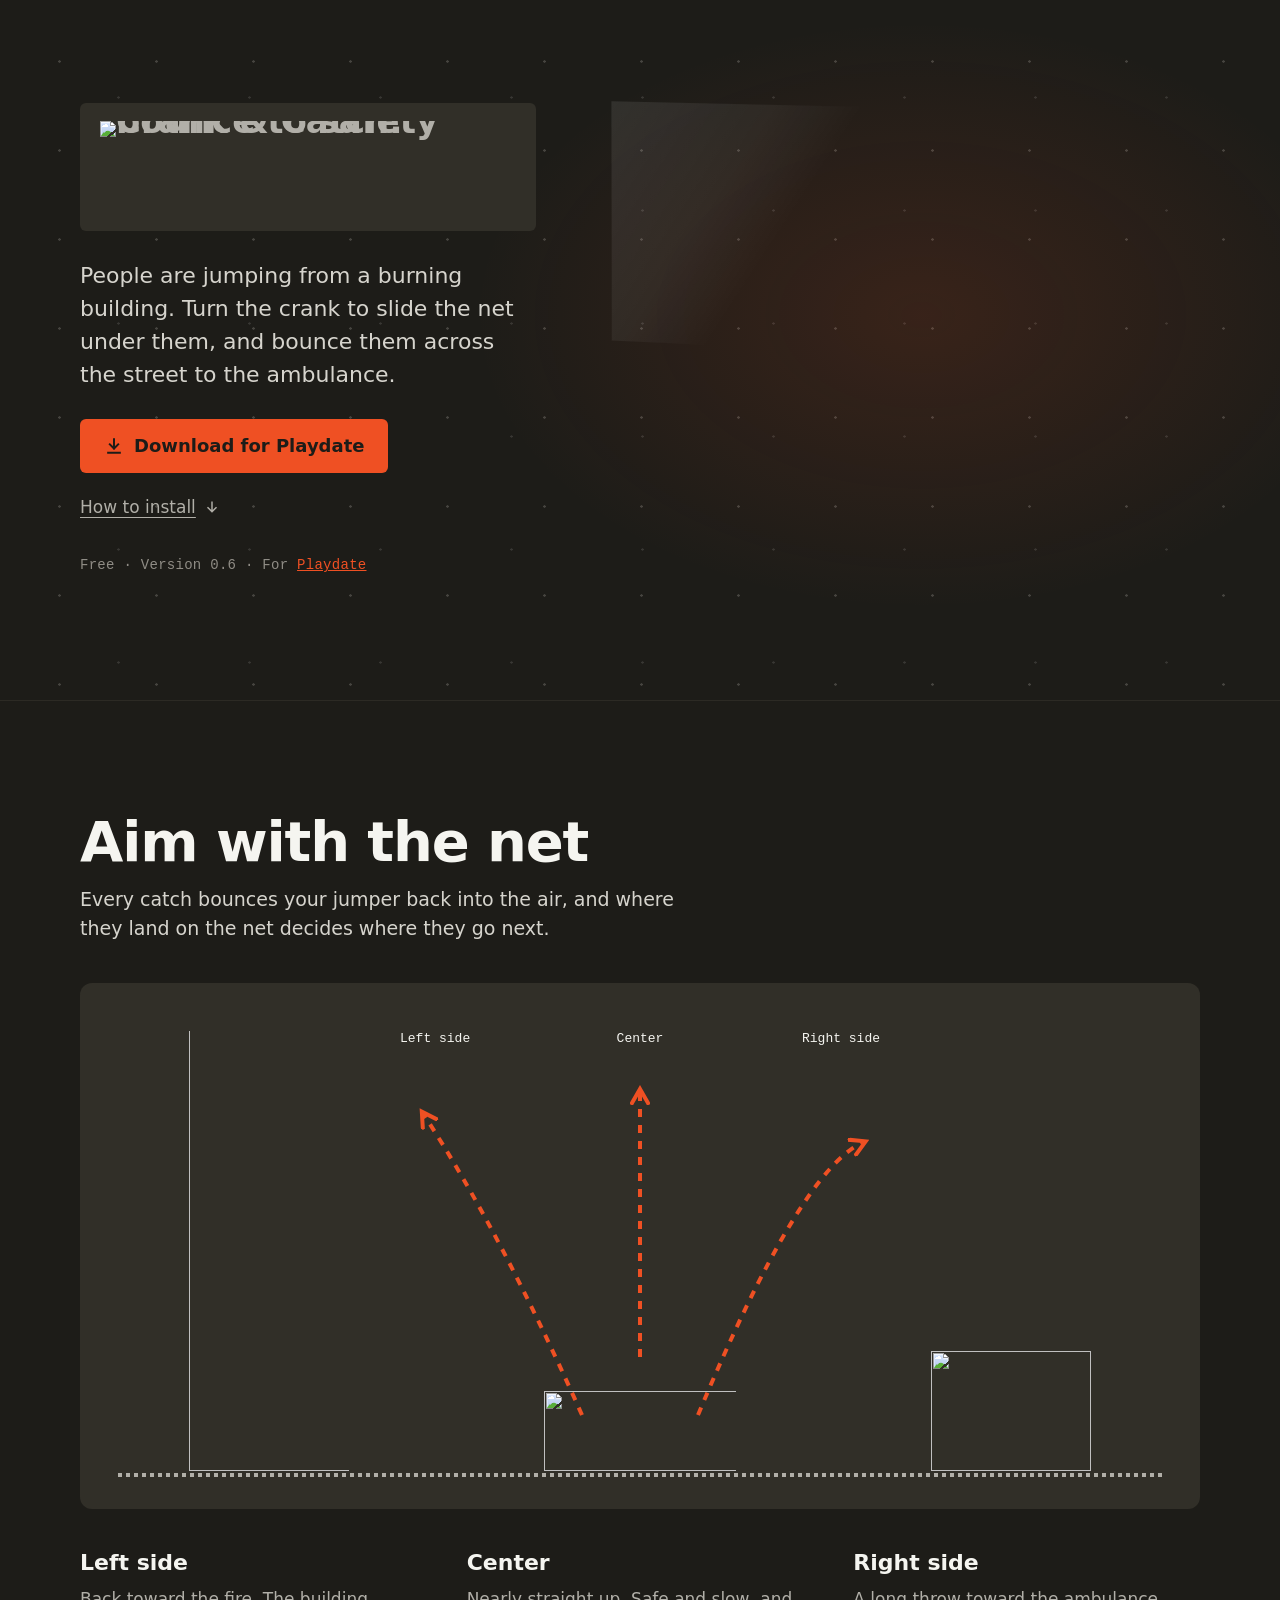
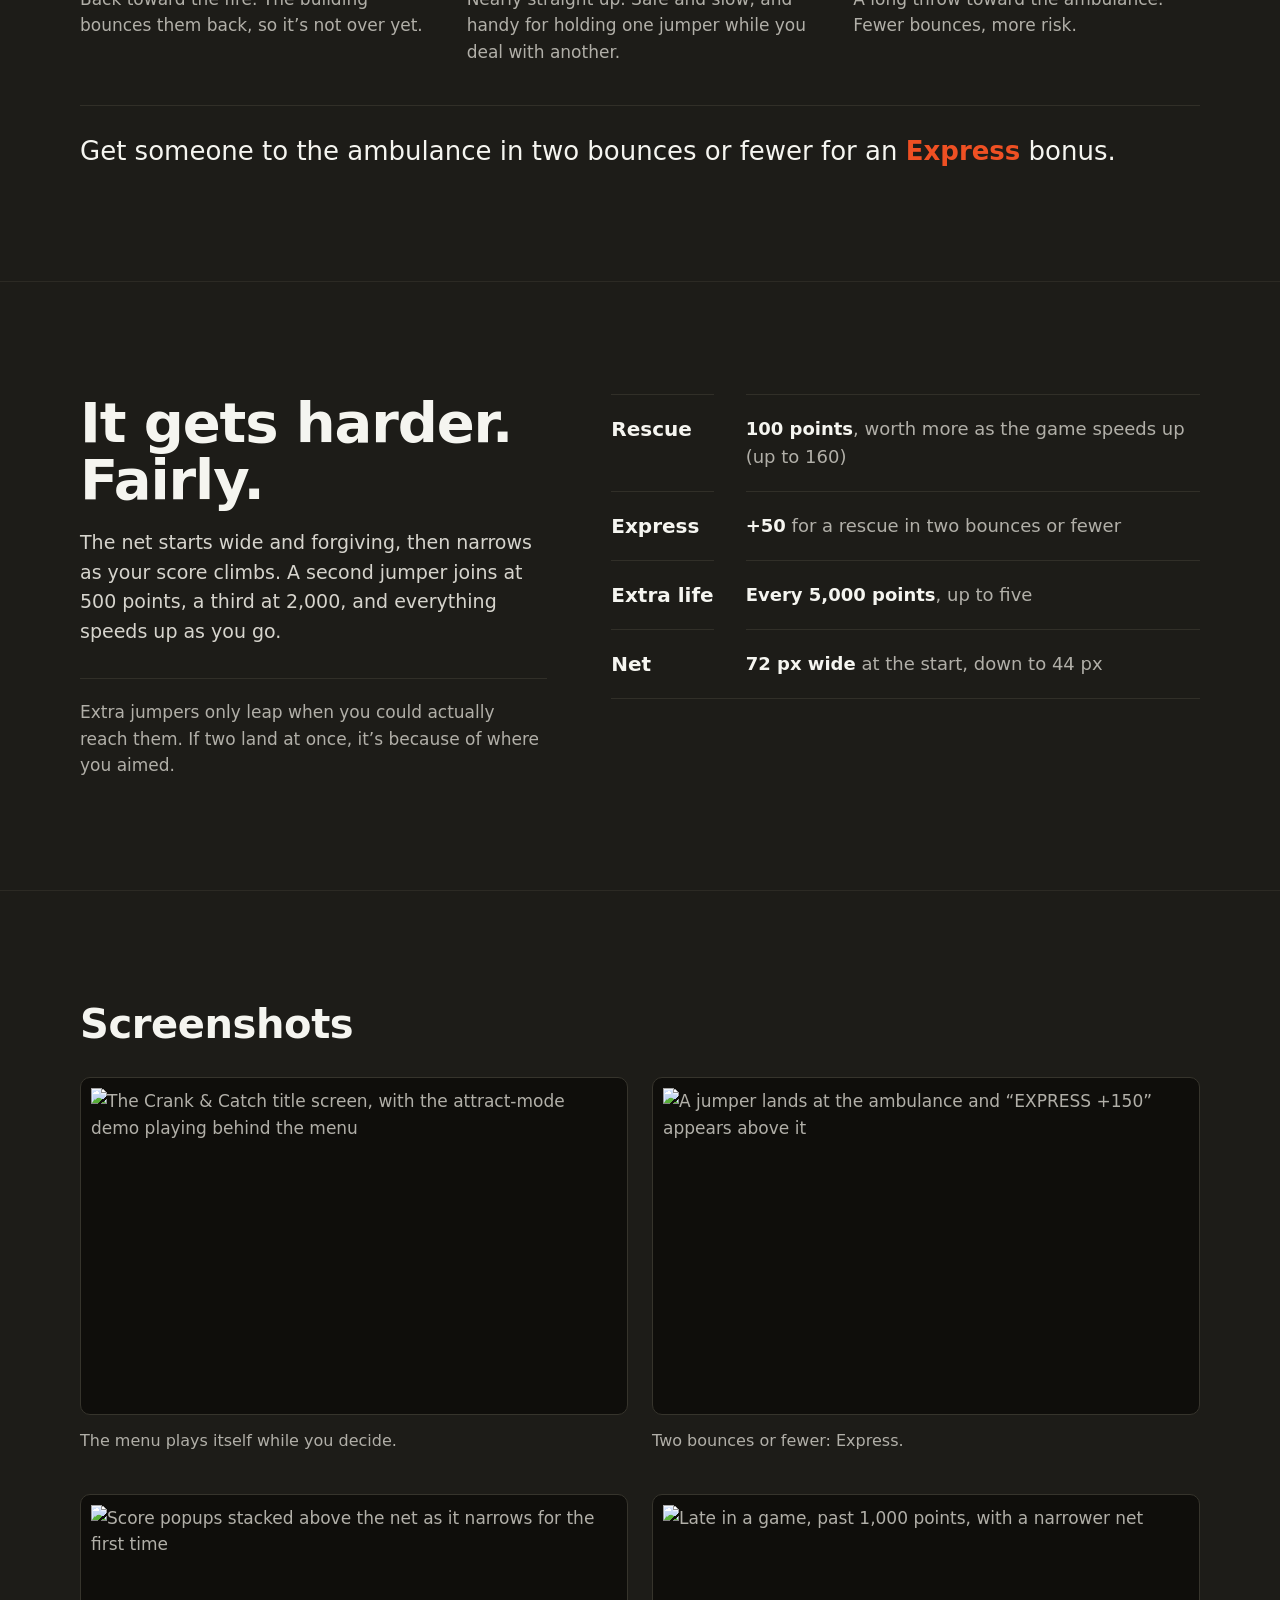
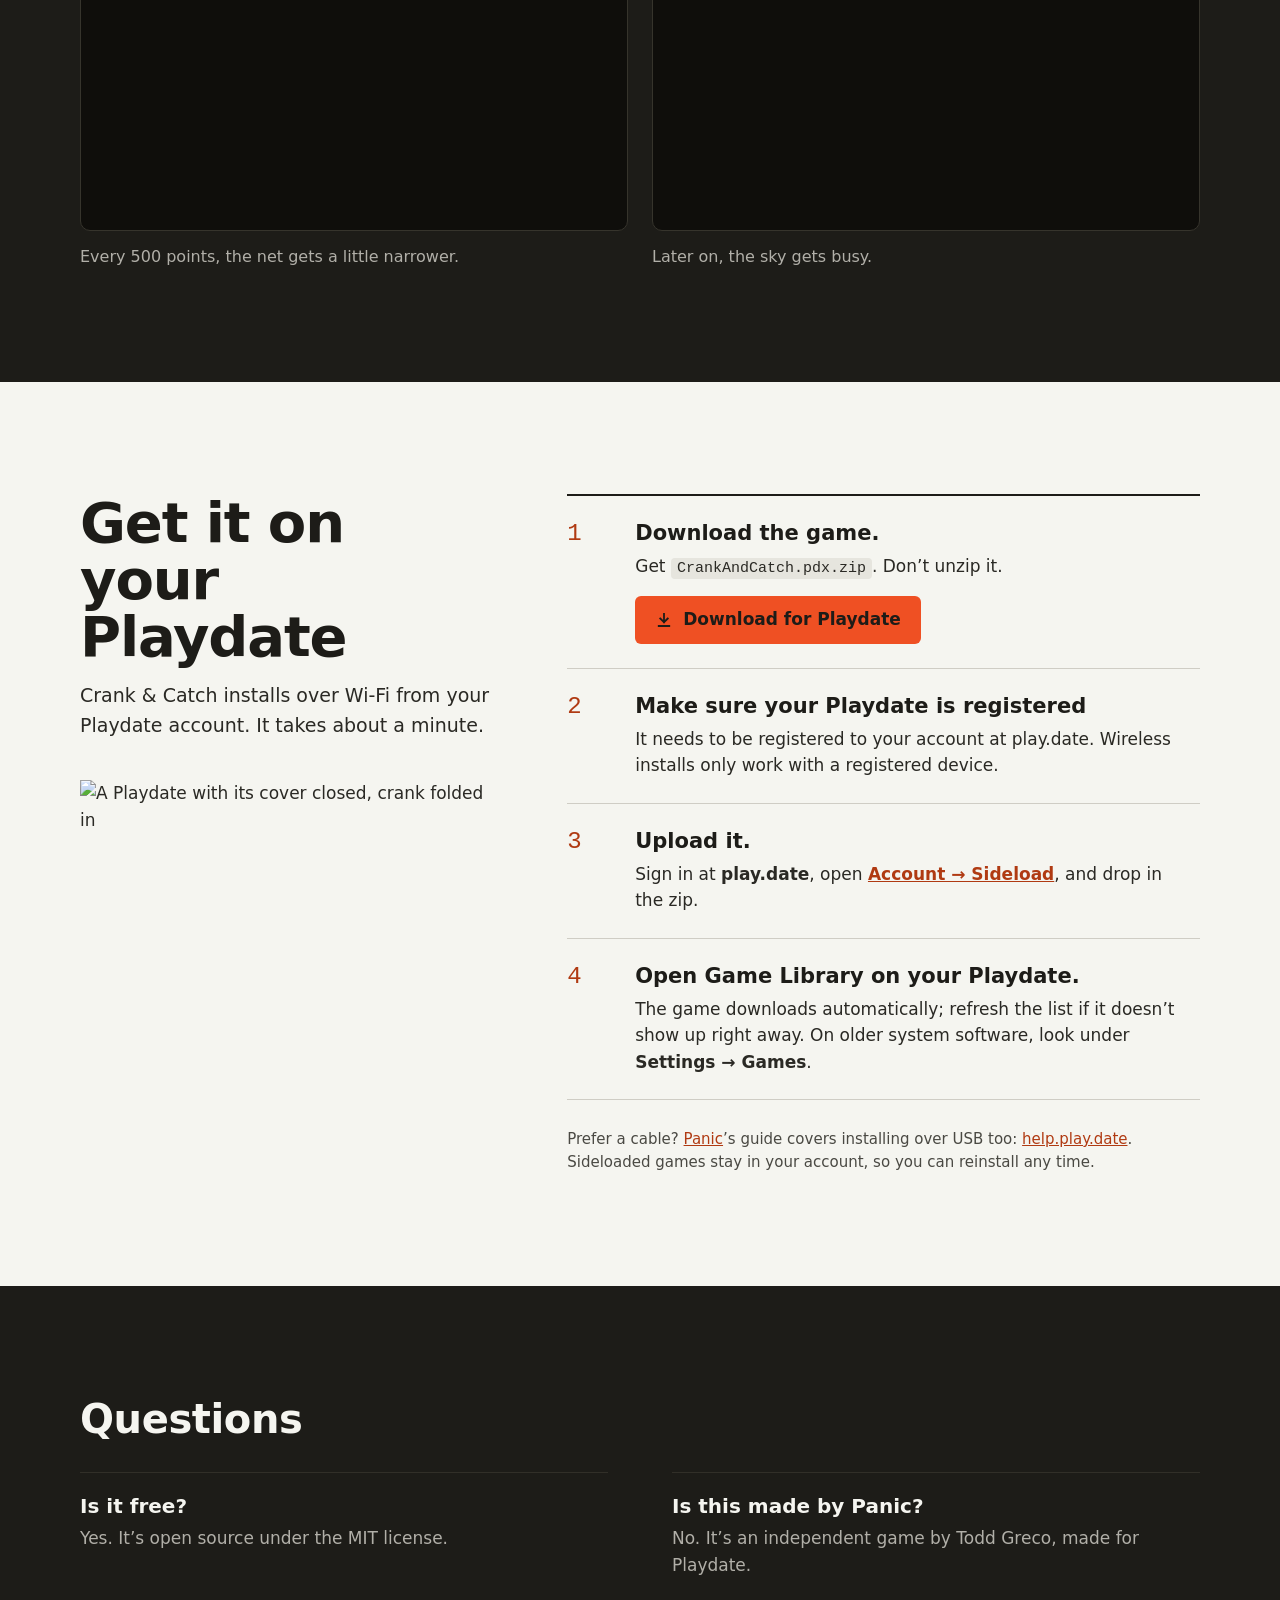
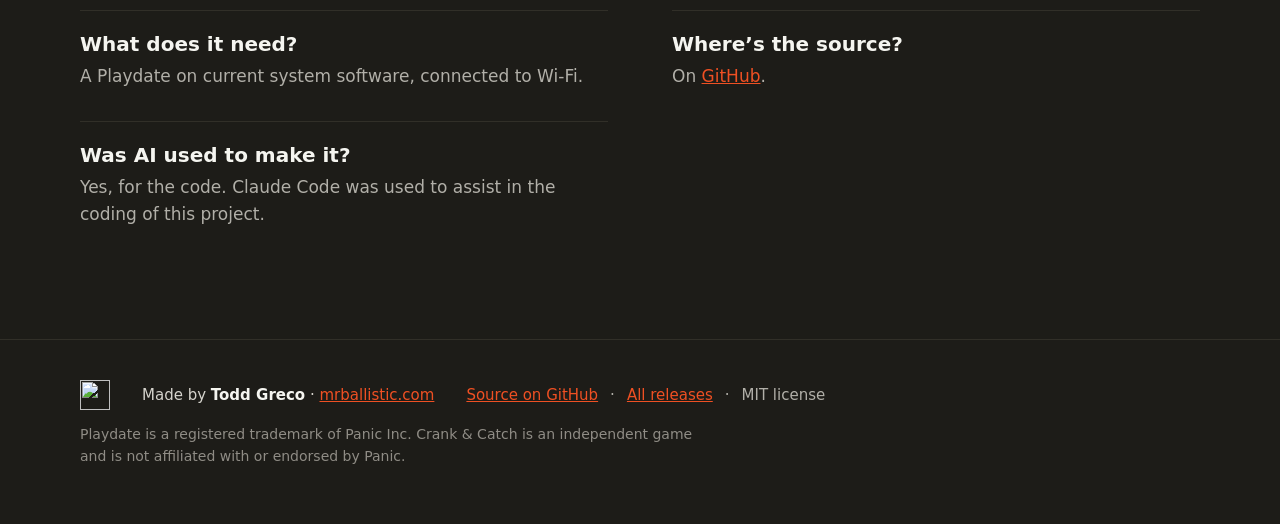
==== www/index.html @ 1241a1e0 "Website: AI disclosure in the FAQ Adds "Was AI used to make it?" to Questions: AI assisted, code. Cl" ====
<!doctype html>
<html lang="en">
<head>
<meta charset="utf-8">
<meta name="viewport" content="width=device-width, initial-scale=1">
<script>document.documentElement.classList.add('js')</script>
<title>Crank &amp; Catch: a crank-powered rescue game for Playdate</title>
<meta name="description" content="Turn the crank, catch the jumpers, and aim each bounce to get them to the ambulance. A free game for Playdate.">
<link rel="canonical" href="https://mrballistic.com/crank-and-catch/">
<meta name="theme-color" content="#1d1c18">

<meta property="og:type" content="website">
<meta property="og:title" content="Crank &amp; Catch">
<meta property="og:description" content="Turn the crank, catch the jumpers, and aim each bounce to get them to the ambulance. A free game for Playdate.">
<meta property="og:url" content="https://mrballistic.com/crank-and-catch/">
<meta property="og:image" content="https://mrballistic.com/crank-and-catch/assets/social/og-image-1200x630.png">
<meta property="og:image:width" content="1200">
<meta property="og:image:height" content="630">
<meta property="og:image:alt" content="The Crank &amp; Catch title screen: a burning building, a firefighter net and an ambulance in 1-bit pixel art">
<meta name="twitter:card" content="summary_large_image">

<link rel="icon" href="assets/icons/favicon.ico" sizes="any">
<link rel="icon" type="image/png" sizes="32x32" href="assets/icons/favicon-32.png">
<link rel="apple-touch-icon" href="assets/icons/apple-touch-icon.png">

<!-- Self-hosted OFL fonts (Latin subset; licenses in assets/fonts/). -->
<link rel="preload" href="assets/fonts/space-grotesk-latin.woff2" as="font" type="font/woff2" crossorigin>
<link rel="preload" href="assets/fonts/inter-latin.woff2" as="font" type="font/woff2" crossorigin>

<style>
/* Variable fonts, one file per family, same weights the design was built with. */
@font-face{font-family:'Inter';font-style:normal;font-weight:400 600;font-display:swap;src:url(assets/fonts/inter-latin.woff2) format('woff2');unicode-range:U+0000-00FF, U+0131, U+0152-0153, U+02BB-02BC, U+02C6, U+02DA, U+02DC, U+0304, U+0308, U+0329, U+2000-206F, U+20AC, U+2122, U+2191, U+2193, U+2212, U+2215, U+FEFF, U+FFFD}
@font-face{font-family:'JetBrains Mono';font-style:normal;font-weight:400 500;font-display:swap;src:url(assets/fonts/jetbrains-mono-latin.woff2) format('woff2');unicode-range:U+0000-00FF, U+0131, U+0152-0153, U+02BB-02BC, U+02C6, U+02DA, U+02DC, U+0304, U+0308, U+0329, U+2000-206F, U+20AC, U+2122, U+2191, U+2193, U+2212, U+2215, U+FEFF, U+FFFD}
@font-face{font-family:'Space Grotesk';font-style:normal;font-weight:500 700;font-display:swap;src:url(assets/fonts/space-grotesk-latin.woff2) format('woff2');unicode-range:U+0000-00FF, U+0131, U+0152-0153, U+02BB-02BC, U+02C6, U+02DA, U+02DC, U+0304, U+0308, U+0329, U+2000-206F, U+20AC, U+2122, U+2191, U+2193, U+2212, U+2215, U+FEFF, U+FFFD}
:root{
  --page:#1d1c18; --screen-dark:#312f28; --screen-light:#b1afa8; --paper:#f5f5f0;
  --fire:#ef5023; --fire-hover:#ff6c42; --muted:#8f8c85; --body-strong:#d6d4cd;
  --rule:#312f28; --rule-soft:#2c2a24;
  --fire-on-paper:#b03a12; --fire-on-paper-hover:#8a2c0c;
  --display:'Space Grotesk',system-ui,sans-serif;
  --body:Inter,system-ui,-apple-system,'Segoe UI',sans-serif;
  --mono:'JetBrains Mono',ui-monospace,Menlo,monospace;
  --gutter:clamp(16px,4vw,40px);
  --section-pad:clamp(64px,9vw,112px);
}
*{box-sizing:border-box}
html{-webkit-text-size-adjust:100%}
body{margin:0;background:var(--page);color:var(--screen-light);font:17px/1.55 var(--body);overflow-x:hidden}
img,video{display:block;max-width:100%}
a{color:var(--fire)} a:hover{color:var(--fire-hover)}
a:focus-visible,button:focus-visible{outline:3px solid var(--fire-hover);outline-offset:3px;border-radius:4px}
.pix{image-rendering:pixelated}
p,h1,h2,h3,dd,figure{margin:0}
.wrap{max-width:1200px;margin-inline:auto;padding-inline:var(--gutter)}
.section{border-top:1px solid var(--rule-soft);padding-block:var(--section-pad)}
.h2{font:700 clamp(36px,5vw,56px)/1.02 var(--display);letter-spacing:-0.02em;color:var(--paper)}
.h2-sm{font:700 clamp(30px,4vw,40px)/1.05 var(--display);letter-spacing:-0.01em;color:var(--paper)}
.h3{font:700 22px/1.3 var(--display);color:var(--paper)}
.lede{font-size:19px;color:var(--body-strong);text-wrap:pretty}
.pretty{text-wrap:pretty}

/* Buttons */
.btn-fire{display:inline-flex;align-items:center;gap:10px;min-height:54px;padding:0 24px;background:var(--fire);color:var(--page);font:700 18px/1 var(--display);text-decoration:none;border-radius:6px}
.btn-fire:hover{background:var(--fire-hover);color:var(--page)}
.btn-fire.sm{min-height:48px;padding:0 20px;font-size:17px;margin-top:10px}
.btn-ghost{display:inline-flex;align-items:center;gap:8px;min-height:44px;color:var(--screen-light);font-weight:500;text-decoration:underline;text-underline-offset:4px;text-decoration-thickness:1px}
.btn-ghost:hover{color:var(--paper)}

/* Hero */
.hero{
  background-color:var(--page);
  background-image:
    radial-gradient(ellipse 50% 60% at 72% 45%,rgba(239,80,35,.13),rgba(239,80,35,0) 70%),
    radial-gradient(rgba(177,175,168,.28) 1px,transparent 1.6px),
    radial-gradient(rgba(177,175,168,.18) 1px,transparent 1.6px);
  background-size:auto,97px 89px,131px 113px;
  background-position:0 0,11px 17px,53px 41px;
  padding-block:clamp(16px,5vw,64px) clamp(48px,7vw,88px);
}
.hero-row{display:flex;flex-direction:row-reverse;flex-wrap:wrap;align-items:center;gap:40px 48px}
.hero-device{flex:1 1 560px;min-width:0;max-width:720px;width:100%;margin-inline:auto}
.hero-copy{flex:1 1 400px;min-width:0;display:flex;flex-direction:column;align-items:flex-start;gap:28px}
.wordmark{padding:18px 20px;background:var(--screen-dark);border-radius:6px;max-width:100%;line-height:0}
.wordmark img{width:478px;height:auto}
.intro{font-size:clamp(19px,2vw,22px);line-height:1.5;color:var(--body-strong);max-width:34ch;text-wrap:pretty}
.cta-row{display:flex;flex-wrap:wrap;align-items:center;gap:12px 28px}
.meta{font:14px var(--mono);letter-spacing:.02em;color:var(--muted)}

/* Device: the 1600x1600 photo space is cropped to x 100–1560, y 140–1440 and scaled to the frame. */
.device-frame{--s:.449;position:relative;width:100%;aspect-ratio:1460/1300;overflow:hidden}
.device{position:absolute;top:0;left:0;width:1600px;height:1600px;transform-origin:0 0;transform:scale(var(--s)) translate(-100px,-140px)}
.device > picture > img{position:absolute;inset:0;width:1600px;height:1600px;max-width:none}
.device video,.device .glass{position:absolute;top:0;left:0;width:400px;height:240px;max-width:none;transform-origin:0 0;
  transform:matrix3d(1.896506,0.026029,0,-0.000077,0.005046,2.366709,0,0.000005,0,0,1,0,165,228,0,1)}
.device video{object-fit:fill;image-rendering:pixelated}
.device .glass{pointer-events:none;background:linear-gradient(128deg,rgba(255,255,255,.09) 0%,rgba(255,255,255,.05) 34%,rgba(255,255,255,0) 52%)}
.device-still{width:109.589%;height:auto;max-width:none;margin:-9.589% 0 0 -6.849%}
html:not(.js) .device{display:none}
html.js .device-still{display:none}
.play-btn{position:absolute;left:calc(459px * var(--s));top:calc(390px * var(--s));width:64px;height:64px;margin:-32px 0 0 -32px;display:flex;align-items:center;justify-content:center;border:0;border-radius:50%;background:var(--fire);color:var(--page);cursor:pointer}
.play-btn:hover{background:var(--fire-hover)}
[hidden]{display:none !important}

/* How it plays: every sprite at 4x native (2x on phones) */
.how{display:flex;flex-direction:column;gap:40px}
.how-head{display:flex;flex-direction:column;gap:14px;max-width:640px}
.scene-panel{background:var(--screen-dark);border-radius:12px;padding:clamp(24px,4vw,48px) clamp(16px,3vw,40px) clamp(16px,3vw,32px);overflow:hidden}
.scene{display:flex;align-items:flex-end;justify-content:center;gap:clamp(16px,4vw,56px)}
.scene-building{position:relative;width:160px;height:440px;overflow:hidden;flex:none}
.scene-building img{position:absolute;left:0;bottom:0;width:640px;height:800px;max-width:none}
.scene-ambulance{width:160px;flex:none;display:flex;align-items:flex-end}
.scene-ambulance img{width:160px;height:120px}
.ground{height:4px;margin-top:2px;background:repeating-linear-gradient(90deg,var(--screen-light) 0 4px,transparent 4px 8px)}
.diagram{position:relative;flex:none;width:480px;height:440px}
.diagram svg{position:absolute;inset:0;width:100%;height:100%;overflow:visible}
.diagram-label{position:absolute;top:0;font:13px var(--mono);color:var(--paper)}
.diagram-label.l{left:0}.diagram-label.c{left:50%;transform:translateX(-50%)}.diagram-label.r{right:0}
.net-wrap{position:absolute;bottom:0;left:144px;width:192px;height:80px;overflow:hidden}
.net-wrap img{width:768px;height:80px;max-width:none}
.jumper{position:absolute;left:210px;top:340px;width:60px;height:60px;
  background:url(assets/art/victim-table-15-15-lcd@8x.png) 0 0/240px 60px no-repeat;image-rendering:pixelated;
  --sheet:-240px;--rise:-240px;animation:flail .5s steps(4) infinite,bounce 1.6s steps(16) infinite}
@keyframes flail{to{background-position:var(--sheet) 0}}
@keyframes bounce{0%,100%{transform:translateY(0)}50%{transform:translateY(var(--rise))}}
.aim-grid{display:grid;grid-template-columns:repeat(auto-fit,minmax(min(260px,100%),1fr));gap:24px 40px}
.aim-grid > div{display:flex;flex-direction:column;gap:8px}
.express{padding-top:28px;border-top:1px solid var(--rule);font:500 clamp(20px,2.4vw,26px)/1.35 var(--display);color:var(--paper);text-wrap:pretty}
.express strong{color:var(--fire);font-weight:700}

/* The climb */
.climb{display:flex;flex-wrap:wrap;gap:48px 64px;align-items:flex-start}
.climb-copy{flex:1 1 360px;min-width:0;display:flex;flex-direction:column;gap:20px}
.climb-copy .fair{margin-top:12px;padding-top:20px;border-top:1px solid var(--rule)}
.facts{flex:1.2 1 460px;min-width:0;margin:0;display:grid;grid-template-columns:max-content minmax(0,1fr);column-gap:32px;border-bottom:1px solid var(--rule)}
.facts dt,.facts dd{padding:20px 0;border-top:1px solid var(--rule)}
.facts dt{font:700 20px/1.4 var(--display);color:var(--paper)}
.facts dd{font-size:18px}
.facts strong{color:var(--paper)}

/* Screenshots */
.shots{display:flex;flex-direction:column;gap:32px}
.shot-grid{display:grid;grid-template-columns:repeat(auto-fit,minmax(min(440px,100%),1fr));gap:40px 24px}
.shot-grid figure{display:flex;flex-direction:column;gap:14px}
.bezel{background:#0f0e0b;border:1px solid #36342c;border-radius:10px;padding:10px}
.bezel img{width:100%;height:auto;aspect-ratio:5/3}
figcaption{font-size:16px}

/* Install (light section) */
.paper{background:var(--paper);color:#2a2924;padding-block:var(--section-pad)}
.paper a{color:var(--fire-on-paper)} .paper a:hover{color:var(--fire-on-paper-hover)}
.paper .btn-fire{color:var(--page)}
.paper .h2{color:var(--page)}
.install{display:flex;flex-wrap:wrap;gap:40px 72px;align-items:flex-start}
.install-intro{flex:1 1 340px;min-width:0;display:flex;flex-direction:column;gap:16px}
.install-intro p{font-size:19px;text-wrap:pretty}
.install-intro img{width:100%;max-width:460px;height:auto;margin-top:24px}
.install-steps{flex:1.5 1 520px;min-width:0;display:flex;flex-direction:column;gap:28px}
.steps{list-style:none;margin:0;padding:0;counter-reset:step}
.steps li{counter-increment:step;display:grid;grid-template-columns:52px minmax(0,1fr);gap:16px;padding:24px 0;border-top:1px solid #cfcdc5}
.steps li:first-child{border-top:2px solid var(--page)}
.steps li:last-child{border-bottom:1px solid #cfcdc5}
.steps li::before{content:counter(step);font:500 24px/1.2 var(--mono);color:var(--fire-on-paper)}
.steps li > div{display:flex;flex-direction:column;gap:6px;align-items:flex-start}
.steps h3{font:700 21px/1.3 var(--display);color:var(--page)}
.steps code{font:15px var(--mono);background:#e6e5de;padding:2px 6px;border-radius:4px}
.small-print{font-size:15px;color:#4a4943;text-wrap:pretty}

/* Questions */
.faq{display:flex;flex-direction:column;gap:32px}
.faq-grid{display:grid;grid-template-columns:repeat(auto-fit,minmax(min(420px,100%),1fr));gap:32px 64px}
.faq-grid > div{display:flex;flex-direction:column;gap:6px;padding-top:20px;border-top:1px solid var(--rule)}
.faq-grid h3{font:700 20px/1.3 var(--display);color:var(--paper)}

/* Footer */
.footer{border-top:1px solid var(--rule);padding-block:40px 56px;font-size:15px}
.footer .wrap{display:flex;flex-direction:column;gap:14px}
.footer-row{display:flex;flex-wrap:wrap;align-items:center;gap:8px 32px}
.footer-row img{width:30px;height:30px}
.footer-links{display:flex;flex-wrap:wrap;gap:4px 12px}
.made{color:var(--body-strong)} .made strong{color:var(--paper)}
.tm{font-size:14px;color:var(--muted);max-width:72ch}

@media (max-width:700px){
  .device-frame{aspect-ratio:1460/1000;-webkit-mask-image:linear-gradient(#000 76%,transparent);mask-image:linear-gradient(#000 76%,transparent)}
  .diagram{width:240px;height:220px}
  .net-wrap{left:72px;width:96px;height:40px}
  .net-wrap img{width:384px;height:40px}
  .jumper{left:105px;top:170px;width:30px;height:30px;background-size:120px 30px;--sheet:-120px;--rise:-120px}
  .scene-building,.scene-ambulance{display:none}
}
@media (prefers-reduced-motion:reduce){
  .jumper{animation:none}
}
</style>
</head>
<body>

<header class="hero">
  <div class="wrap hero-row">

    <div class="hero-device">
      <div class="device-frame">
        <!-- No-JS fallback: the same photo, cropped with CSS only. -->
        <picture>
          <source srcset="assets/device-hero.webp" type="image/webp">
          <img class="device-still" src="assets/device-hero.png" alt="Crank &amp; Catch running on a Playdate" width="1600" height="1600">
        </picture>
        <div class="device">
          <picture>
            <source srcset="assets/device-hero.webp" type="image/webp">
            <img src="assets/device-hero.png" alt="Crank &amp; Catch running on a Playdate" width="1600" height="1600">
          </picture>
          <video autoplay muted loop playsinline preload="metadata"
                 poster="assets/video/crank-and-catch-screen-poster-400x240.png"
                 aria-label="Crank &amp; Catch gameplay: catching jumpers and bouncing them to the ambulance">
            <source src="assets/video/crank-and-catch-screen-400x240.webm" type="video/webm">
            <source src="assets/video/crank-and-catch-screen-400x240.mp4" type="video/mp4">
          </video>
          <div class="glass" aria-hidden="true"></div>
        </div>
        <button class="play-btn" type="button" aria-label="Play the gameplay video" hidden>
          <svg width="26" height="26" viewBox="0 0 24 24" aria-hidden="true"><path d="M8 5.5v13l10.5-6.5z" fill="currentColor"/></svg>
        </button>
      </div>
    </div>

    <div class="hero-copy">
      <h1 class="wordmark"><img class="pix" src="assets/art/title-lcd@4x.png" alt="Crank &amp; Catch: bounce to safety" width="956" height="212"></h1>
      <p class="intro">People are jumping from a burning building. Turn the crank to slide the net under them, and bounce them across the street to the ambulance.</p>
      <div class="cta-row">
        <a class="btn-fire" href="https://github.com/mrballistic/playdate-crank-and-catch/releases/latest/download/CrankAndCatch.pdx.zip">
          <svg width="20" height="20" viewBox="0 0 24 24" fill="none" stroke="currentColor" stroke-width="2.4" stroke-linecap="square" aria-hidden="true"><path d="M12 4v11M7 10l5 5 5-5M5 20h14"/></svg>
          <span>Download for Playdate</span>
        </a>
        <a class="btn-ghost" href="#install">
          <span>How to install</span>
          <svg width="16" height="16" viewBox="0 0 24 24" fill="none" stroke="currentColor" stroke-width="2.2" stroke-linecap="square" aria-hidden="true"><path d="M12 5v14M6 13l6 6 6-6"/></svg>
        </a>
      </div>
      <p class="meta">Free · Version 0.6 · For <a href="https://play.date">Playdate</a></p>
    </div>

  </div>
</header>

<main>

<section class="section" aria-labelledby="how-h">
  <div class="wrap how">
    <div class="how-head">
      <h2 id="how-h" class="h2">Aim with the net</h2>
      <p class="lede">Every catch bounces your jumper back into the air, and where they land on the net decides where they go next.</p>
    </div>

    <div class="scene-panel">
      <div class="scene">
        <div class="scene-building" aria-hidden="true">
          <img class="pix" src="assets/art/building-table-40-200-lcd@3x.png" alt="">
        </div>
        <div class="diagram" role="img" aria-label="Diagram of the net: landing on the left side bounces a jumper back toward the building, the center sends them straight up, and the right side throws them long toward the ambulance">
          <svg viewBox="0 0 480 440" aria-hidden="true">
            <defs>
              <marker id="ah" viewBox="0 0 10 10" refX="6" refY="5" markerWidth="5" markerHeight="5" orient="auto-start-reverse"><path d="M1 1L8 5L1 9" fill="none" stroke="#ef5023" stroke-width="2" stroke-linecap="square"/></marker>
            </defs>
            <path d="M182 384 Q 100 200 24 84" fill="none" stroke="#ef5023" stroke-width="4" stroke-dasharray="8 8" marker-end="url(#ah)"/>
            <path d="M240 326 L240 62" fill="none" stroke="#ef5023" stroke-width="4" stroke-dasharray="8 8" marker-end="url(#ah)"/>
            <path d="M298 384 Q 400 140 462 112" fill="none" stroke="#ef5023" stroke-width="4" stroke-dasharray="8 8" marker-end="url(#ah)"/>
          </svg>
          <span class="diagram-label l" aria-hidden="true">Left side</span>
          <span class="diagram-label c" aria-hidden="true">Center</span>
          <span class="diagram-label r" aria-hidden="true">Right side</span>
          <div class="jumper" aria-hidden="true"></div>
          <div class="net-wrap" aria-hidden="true"><img class="pix" src="assets/art/firefighters-table-48-20-lcd@6x.png" alt=""></div>
        </div>
        <div class="scene-ambulance" aria-hidden="true">
          <img class="pix" src="assets/art/ambulance-lcd@6x.png" alt="">
        </div>
      </div>
      <div class="ground" aria-hidden="true"></div>
    </div>

    <div class="aim-grid">
      <div>
        <h3 class="h3">Left side</h3>
        <p class="pretty">Back toward the fire. The building bounces them back, so it’s not over yet.</p>
      </div>
      <div>
        <h3 class="h3">Center</h3>
        <p class="pretty">Nearly straight up. Safe and slow, and handy for holding one jumper while you deal with another.</p>
      </div>
      <div>
        <h3 class="h3">Right side</h3>
        <p class="pretty">A long throw toward the ambulance. Fewer bounces, more risk.</p>
      </div>
    </div>

    <p class="express">Get someone to the ambulance in two bounces or fewer for an <strong>Express</strong> bonus.</p>
  </div>
</section>

<section class="section" aria-labelledby="climb-h">
  <div class="wrap climb">
    <div class="climb-copy">
      <h2 id="climb-h" class="h2">It gets harder. Fairly.</h2>
      <p class="lede">The net starts wide and forgiving, then narrows as your score climbs. A second jumper joins at 500 points, a third at 2,000, and everything speeds up as you go.</p>
      <p class="fair pretty">Extra jumpers only leap when you could actually reach them. If two land at once, it’s because of where you aimed.</p>
    </div>
    <dl class="facts">
      <dt>Rescue</dt>
      <dd><strong>100 points</strong>, worth more as the game speeds up (up to 160)</dd>
      <dt>Express</dt>
      <dd><strong>+50</strong> for a rescue in two bounces or fewer</dd>
      <dt>Extra life</dt>
      <dd><strong>Every 5,000 points</strong>, up to five</dd>
      <dt>Net</dt>
      <dd><strong>72 px wide</strong> at the start, down to 44 px</dd>
    </dl>
  </div>
</section>

<section class="section" aria-labelledby="shots-h">
  <div class="wrap shots">
    <h2 id="shots-h" class="h2-sm">Screenshots</h2>
    <div class="shot-grid">
      <figure>
        <div class="bezel"><img class="pix" src="assets/screenshots/01-menu-lcd@3x.png" width="1200" height="720" loading="lazy" alt="The Crank &amp; Catch title screen, with the attract-mode demo playing behind the menu"></div>
        <figcaption>The menu plays itself while you decide.</figcaption>
      </figure>
      <figure>
        <div class="bezel"><img class="pix" src="assets/screenshots/03-express-lcd@3x.png" width="1200" height="720" loading="lazy" alt="A jumper lands at the ambulance and “EXPRESS +150” appears above it"></div>
        <figcaption>Two bounces or fewer: Express.</figcaption>
      </figure>
      <figure>
        <div class="bezel"><img class="pix" src="assets/screenshots/04-net-narrows-lcd@3x.png" width="1200" height="720" loading="lazy" alt="Score popups stacked above the net as it narrows for the first time"></div>
        <figcaption>Every 500 points, the net gets a little narrower.</figcaption>
      </figure>
      <figure>
        <div class="bezel"><img class="pix" src="assets/screenshots/05-late-game-lcd@3x.png" width="1200" height="720" loading="lazy" alt="Late in a game, past 1,000 points, with a narrower net"></div>
        <figcaption>Later on, the sky gets busy.</figcaption>
      </figure>
    </div>
  </div>
</section>

<section id="install" class="paper" aria-labelledby="install-h">
  <div class="wrap install">
    <div class="install-intro">
      <h2 id="install-h" class="h2">Get it on your Playdate</h2>
      <p>Crank &amp; Catch installs over Wi‑Fi from your Playdate account. It takes about a minute.</p>
      <img src="assets/playdate-closed.webp" width="1200" height="496" loading="lazy" alt="A Playdate with its cover closed, crank folded in">
    </div>
    <div class="install-steps">
      <ol class="steps">
        <li>
          <div>
            <h3>Download the game.</h3>
            <p>Get <code>CrankAndCatch.pdx.zip</code>. Don’t unzip it.</p>
            <a class="btn-fire sm" href="https://github.com/mrballistic/playdate-crank-and-catch/releases/latest/download/CrankAndCatch.pdx.zip">
              <svg width="18" height="18" viewBox="0 0 24 24" fill="none" stroke="currentColor" stroke-width="2.4" stroke-linecap="square" aria-hidden="true"><path d="M12 4v11M7 10l5 5 5-5M5 20h14"/></svg>
              <span>Download for Playdate</span>
            </a>
          </div>
        </li>
        <li>
          <div>
            <h3>Make sure your Playdate is registered</h3>
            <p class="pretty">It needs to be registered to your account at play.date. Wireless installs only work with a registered device.</p>
          </div>
        </li>
        <li>
          <div>
            <h3>Upload it.</h3>
            <p class="pretty">Sign in at <strong>play.date</strong>, open <a href="https://play.date/account/sideload/"><strong>Account → Sideload</strong></a>, and drop in the zip.</p>
          </div>
        </li>
        <li>
          <div>
            <h3>Open Game Library on your Playdate.</h3>
            <p class="pretty">The game downloads automatically; refresh the list if it doesn’t show up right away. On older system software, look under <strong>Settings → Games</strong>.</p>
          </div>
        </li>
      </ol>
      <p class="small-print">Prefer a cable? <a href="https://panic.com">Panic</a>’s guide covers installing over USB too: <a href="https://help.play.date/games/sideloading/">help.play.date</a>. Sideloaded games stay in your account, so you can reinstall any time.</p>
    </div>
  </div>
</section>

<section aria-labelledby="faq-h" style="padding-block:var(--section-pad)">
  <div class="wrap faq">
    <h2 id="faq-h" class="h2-sm">Questions</h2>
    <div class="faq-grid">
      <div><h3>Is it free?</h3><p>Yes. It’s open source under the MIT license.</p></div>
      <div><h3>Is this made by Panic?</h3><p>No. It’s an independent game by Todd Greco, made for Playdate.</p></div>
      <div><h3>What does it need?</h3><p>A Playdate on current system software, connected to Wi‑Fi.</p></div>
      <div><h3>Where’s the source?</h3><p>On <a href="https://github.com/mrballistic/playdate-crank-and-catch">GitHub</a>.</p></div>
      <div><h3>Was AI used to make it?</h3><p>Yes, for the code. Claude Code was used to assist in the coding of this project.</p></div>
    </div>
  </div>
</section>

</main>

<footer class="footer">
  <div class="wrap">
    <div class="footer-row">
      <img class="pix" src="assets/art/jumper-frame1-lcd@8x.png" alt="" aria-hidden="true">
      <p class="made">Made by <strong>Todd Greco</strong> · <a href="https://mrballistic.com">mrballistic.com</a></p>
      <p class="footer-links"><a href="https://github.com/mrballistic/playdate-crank-and-catch">Source on GitHub</a><span aria-hidden="true">·</span><a href="https://github.com/mrballistic/playdate-crank-and-catch/releases">All releases</a><span aria-hidden="true">·</span><span>MIT license</span></p>
    </div>
    <p class="tm">Playdate is a registered trademark of Panic Inc. Crank &amp; Catch is an independent game and is not affiliated with or endorsed by Panic.</p>
  </div>
</footer>

<script>
(() => {
  const frame = document.querySelector('.device-frame');
  const video = frame.querySelector('video');
  const glass = frame.querySelector('.glass');
  const btn = frame.querySelector('.play-btn');

  // Scale the 1600px photo space to the frame (crop is 1460px wide).
  if ('ResizeObserver' in window) {
    new ResizeObserver(([e]) => frame.style.setProperty('--s', e.contentRect.width / 1460)).observe(frame);
  }

  // Reduced motion: show the still composite and a play button instead of autoplay.
  const mq = matchMedia('(prefers-reduced-motion: reduce)');
  let userPlayed = false;
  const apply = () => {
    const still = mq.matches && !userPlayed;
    video.hidden = glass.hidden = still;
    btn.hidden = !still;
    if (still) video.pause();
    else { video.muted = true; video.play().catch(() => {}); }
  };
  btn.addEventListener('click', () => { userPlayed = true; apply(); video.focus(); });
  mq.addEventListener ? mq.addEventListener('change', apply) : mq.addListener(apply);
  apply();
})();
</script>
</body>
</html>
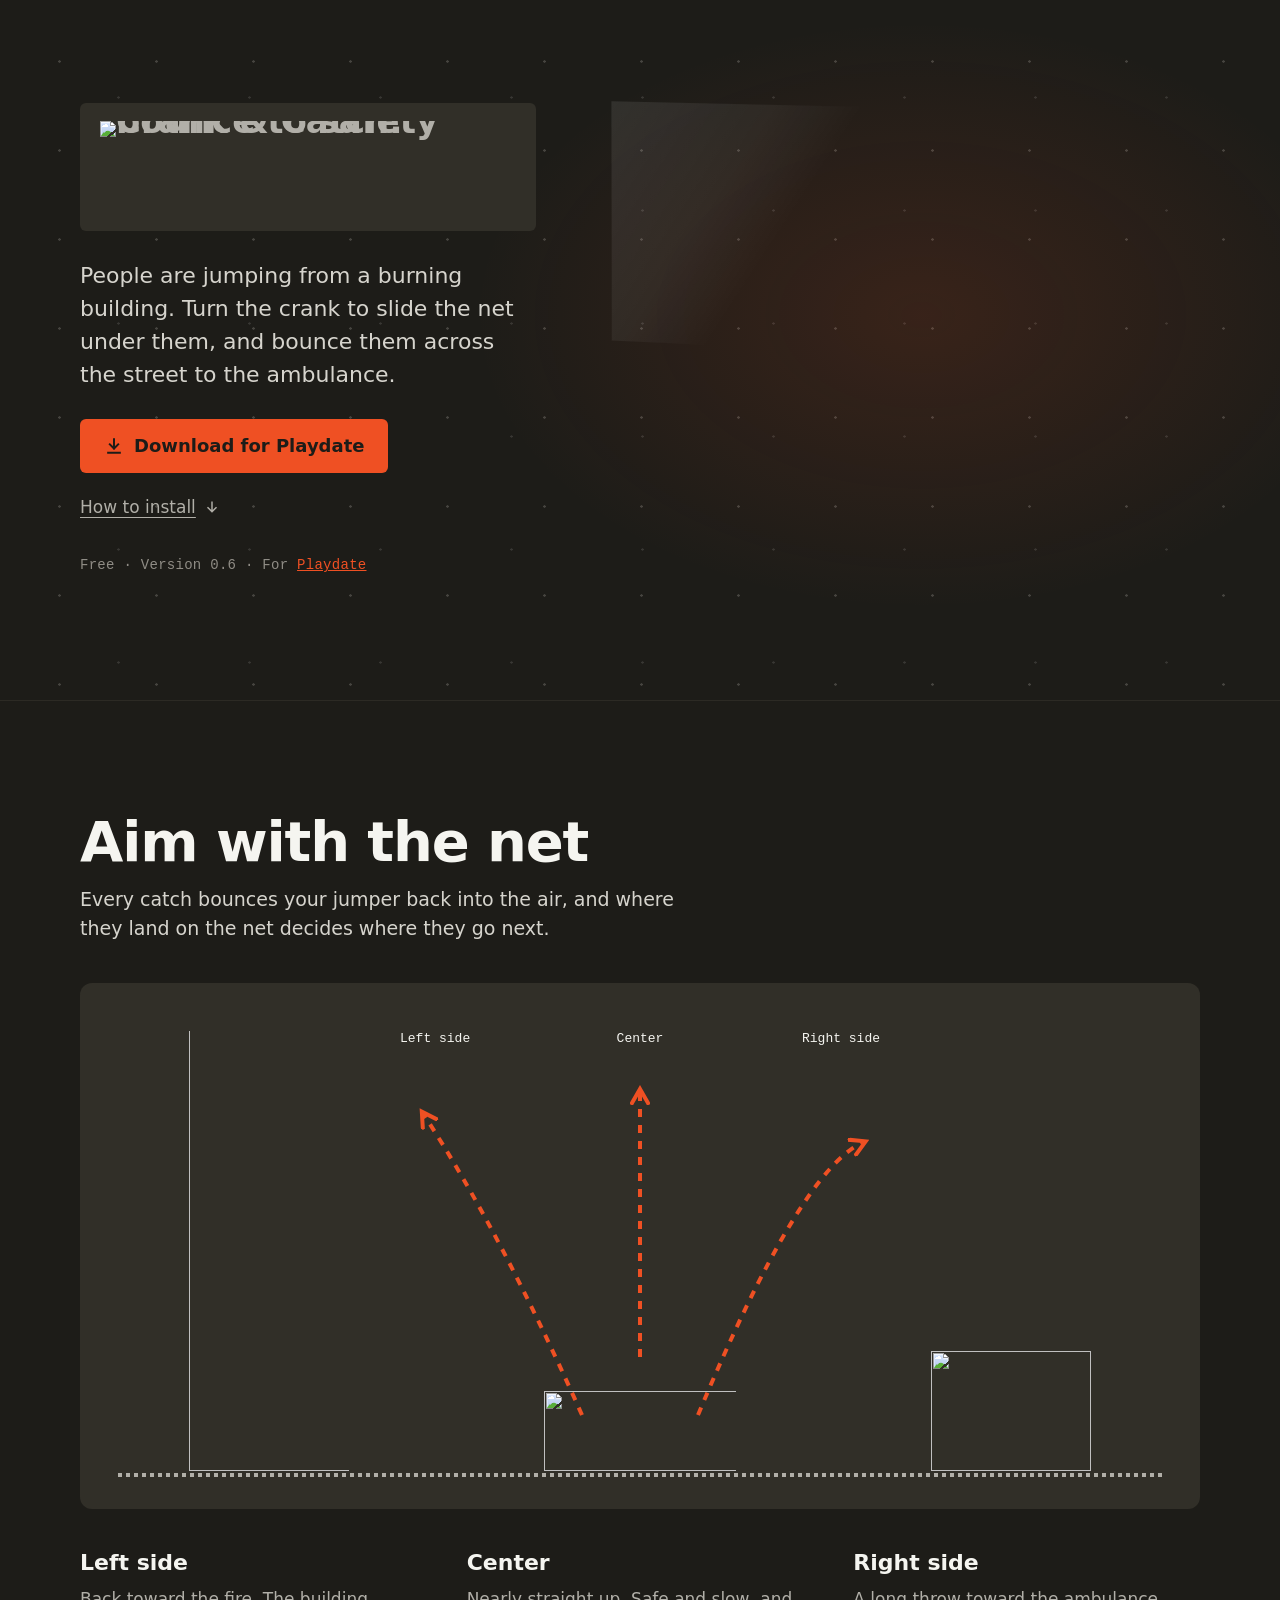
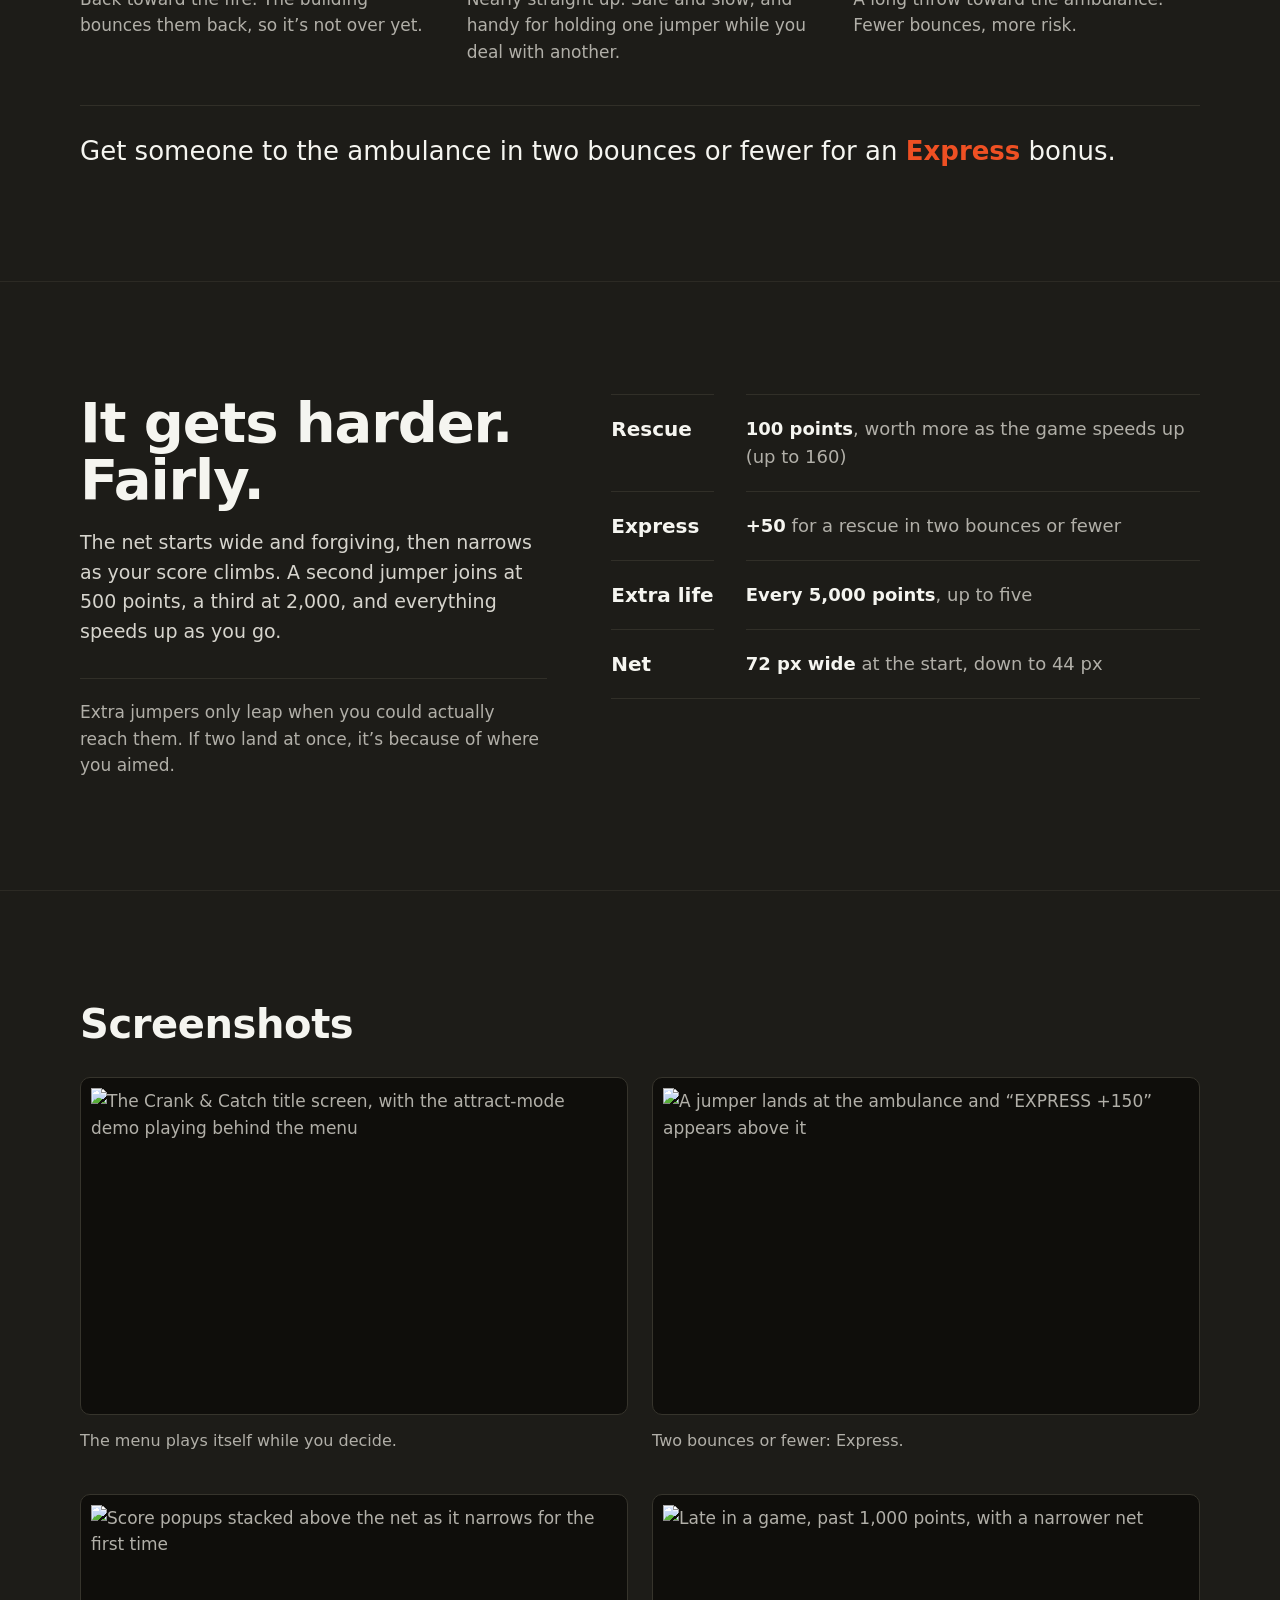
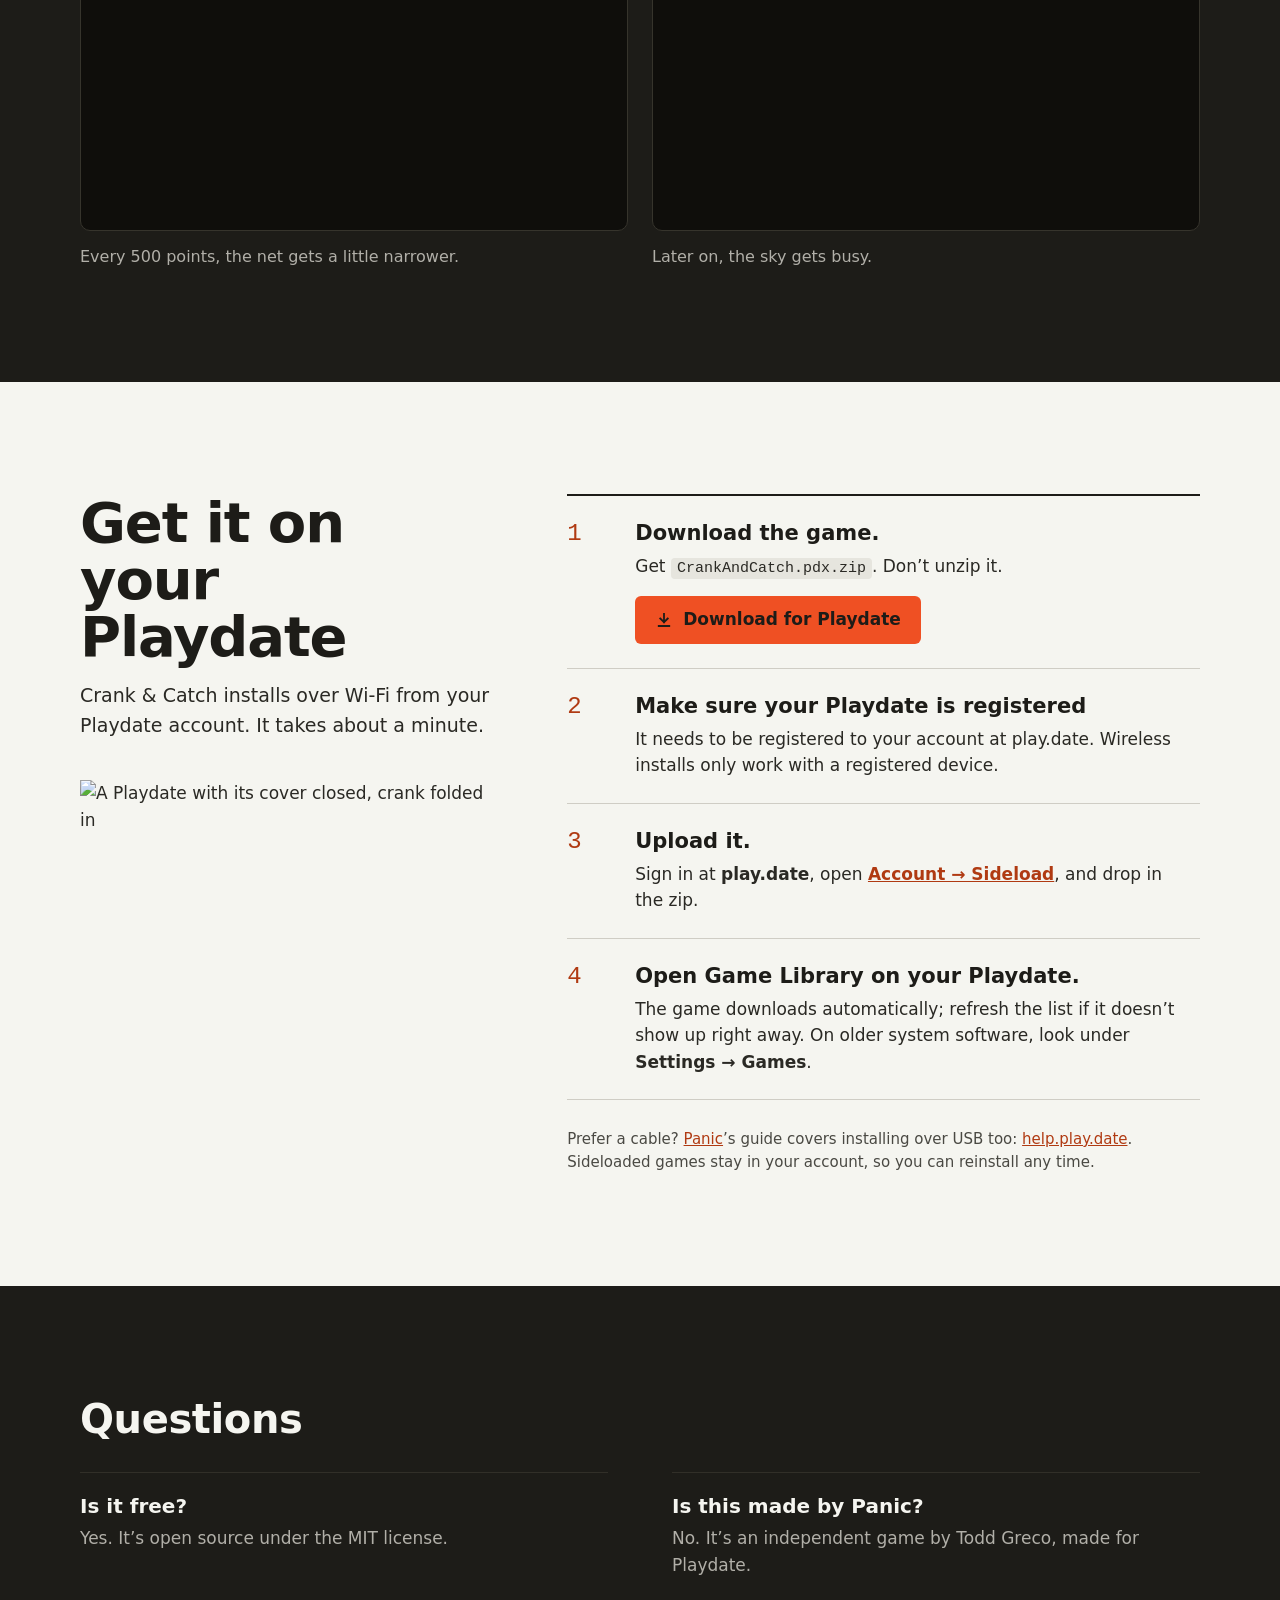
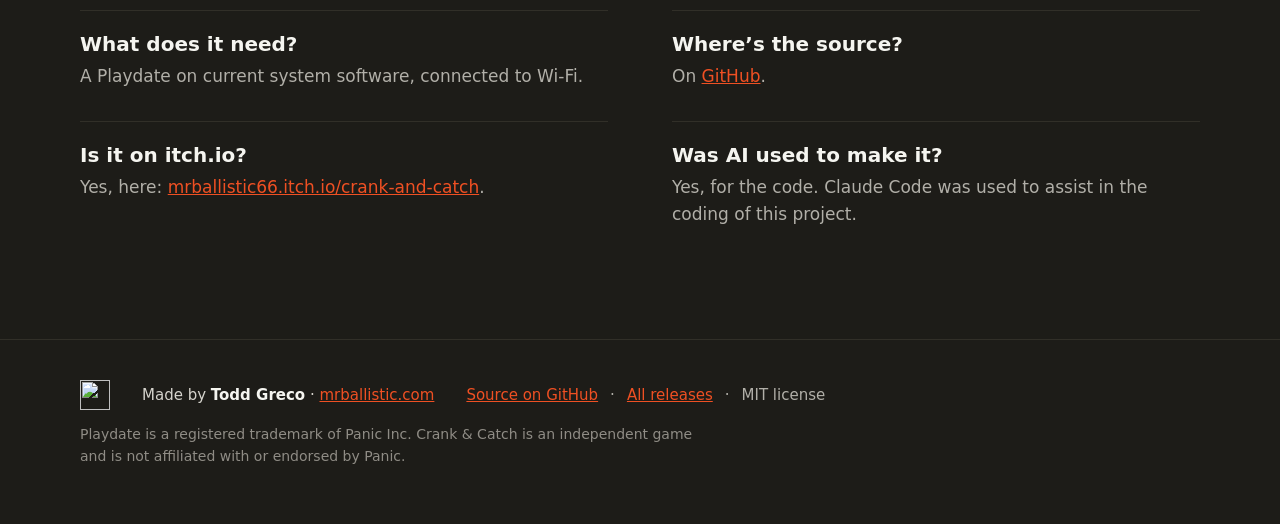
==== commit f0990ce0: "Website: itch.io link in the FAQ Co-Authored-By: Claude Opus 5.5 <noreply@anthropic.com>" ====
--- a/www/index.html
+++ b/www/index.html
@@ -393,6 +393,7 @@
       <div><h3>Is this made by Panic?</h3><p>No. It’s an independent game by Todd Greco, made for Playdate.</p></div>
       <div><h3>What does it need?</h3><p>A Playdate on current system software, connected to Wi‑Fi.</p></div>
       <div><h3>Where’s the source?</h3><p>On <a href="https://github.com/mrballistic/playdate-crank-and-catch">GitHub</a>.</p></div>
+      <div><h3>Is it on itch.io?</h3><p>Yes, here: <a href="https://mrballistic66.itch.io/crank-and-catch">mrballistic66.itch.io/crank-and-catch</a>.</p></div>
       <div><h3>Was AI used to make it?</h3><p>Yes, for the code. Claude Code was used to assist in the coding of this project.</p></div>
     </div>
   </div>
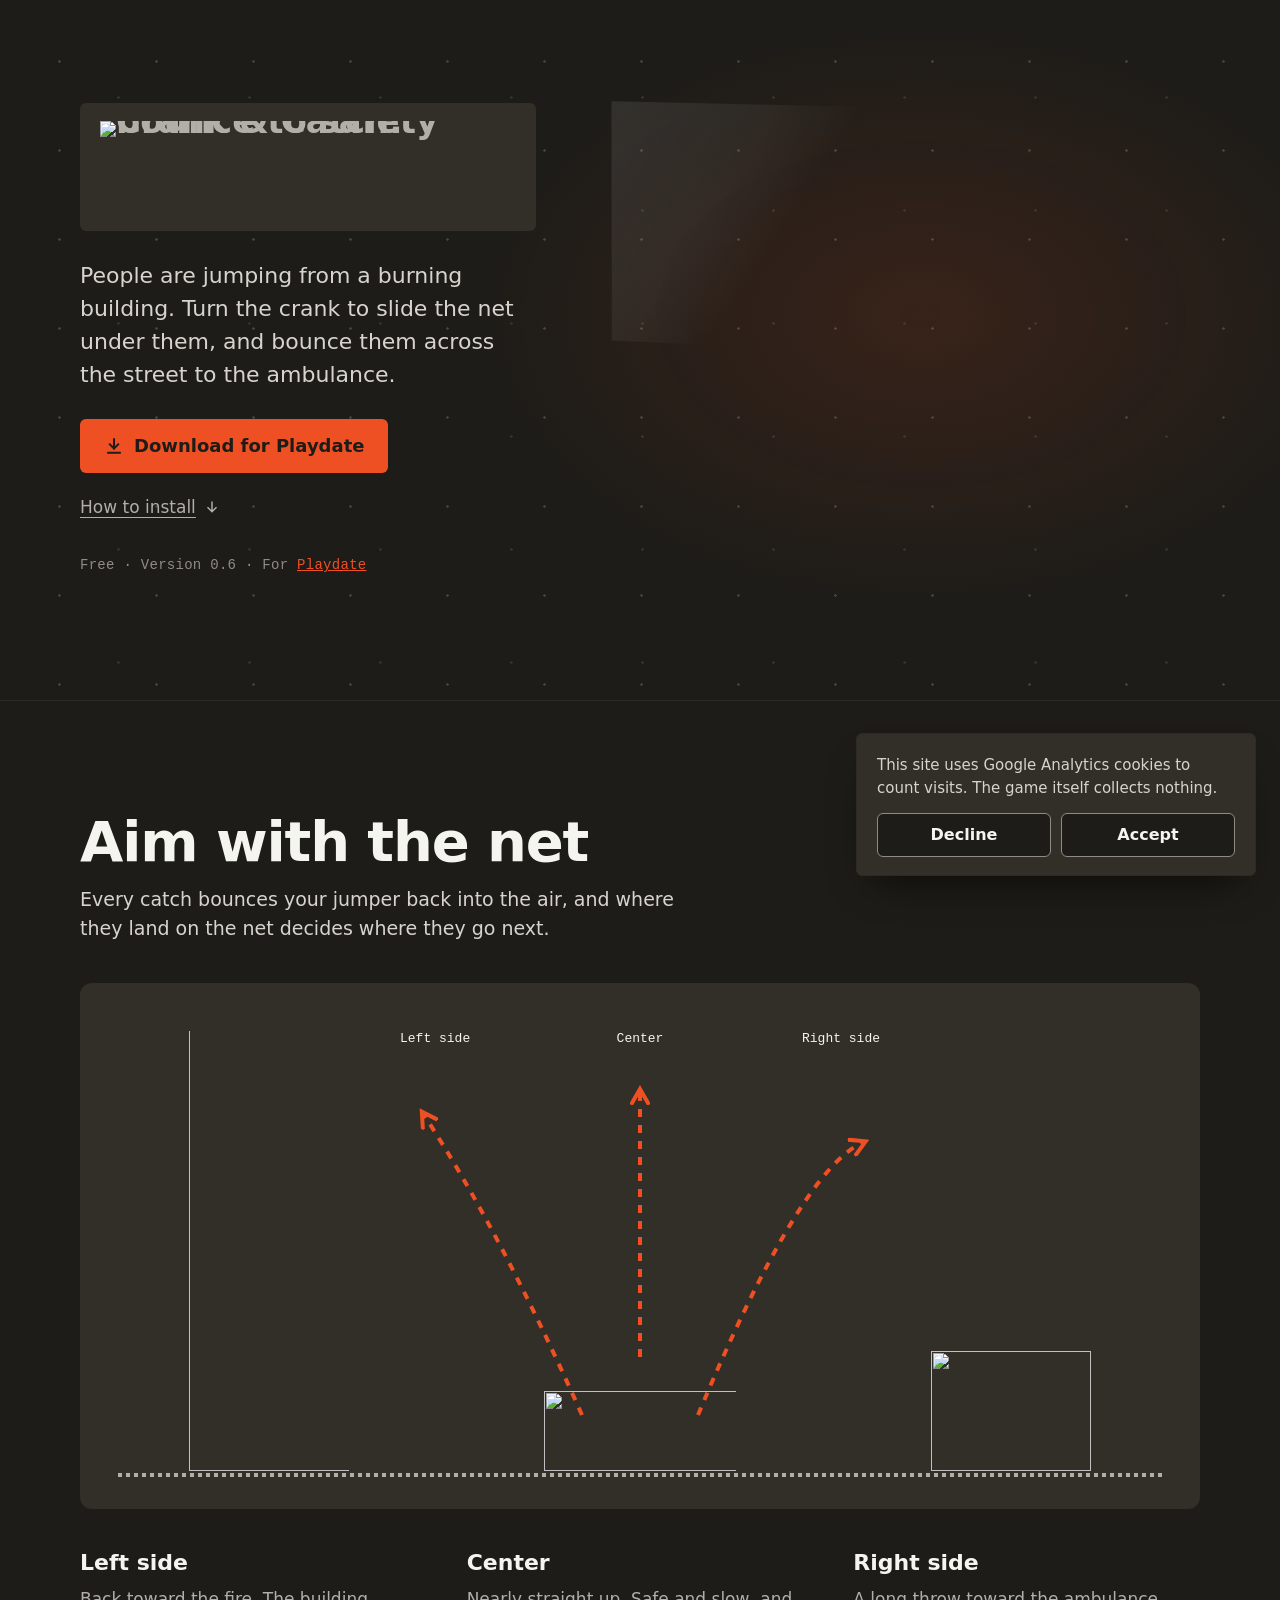
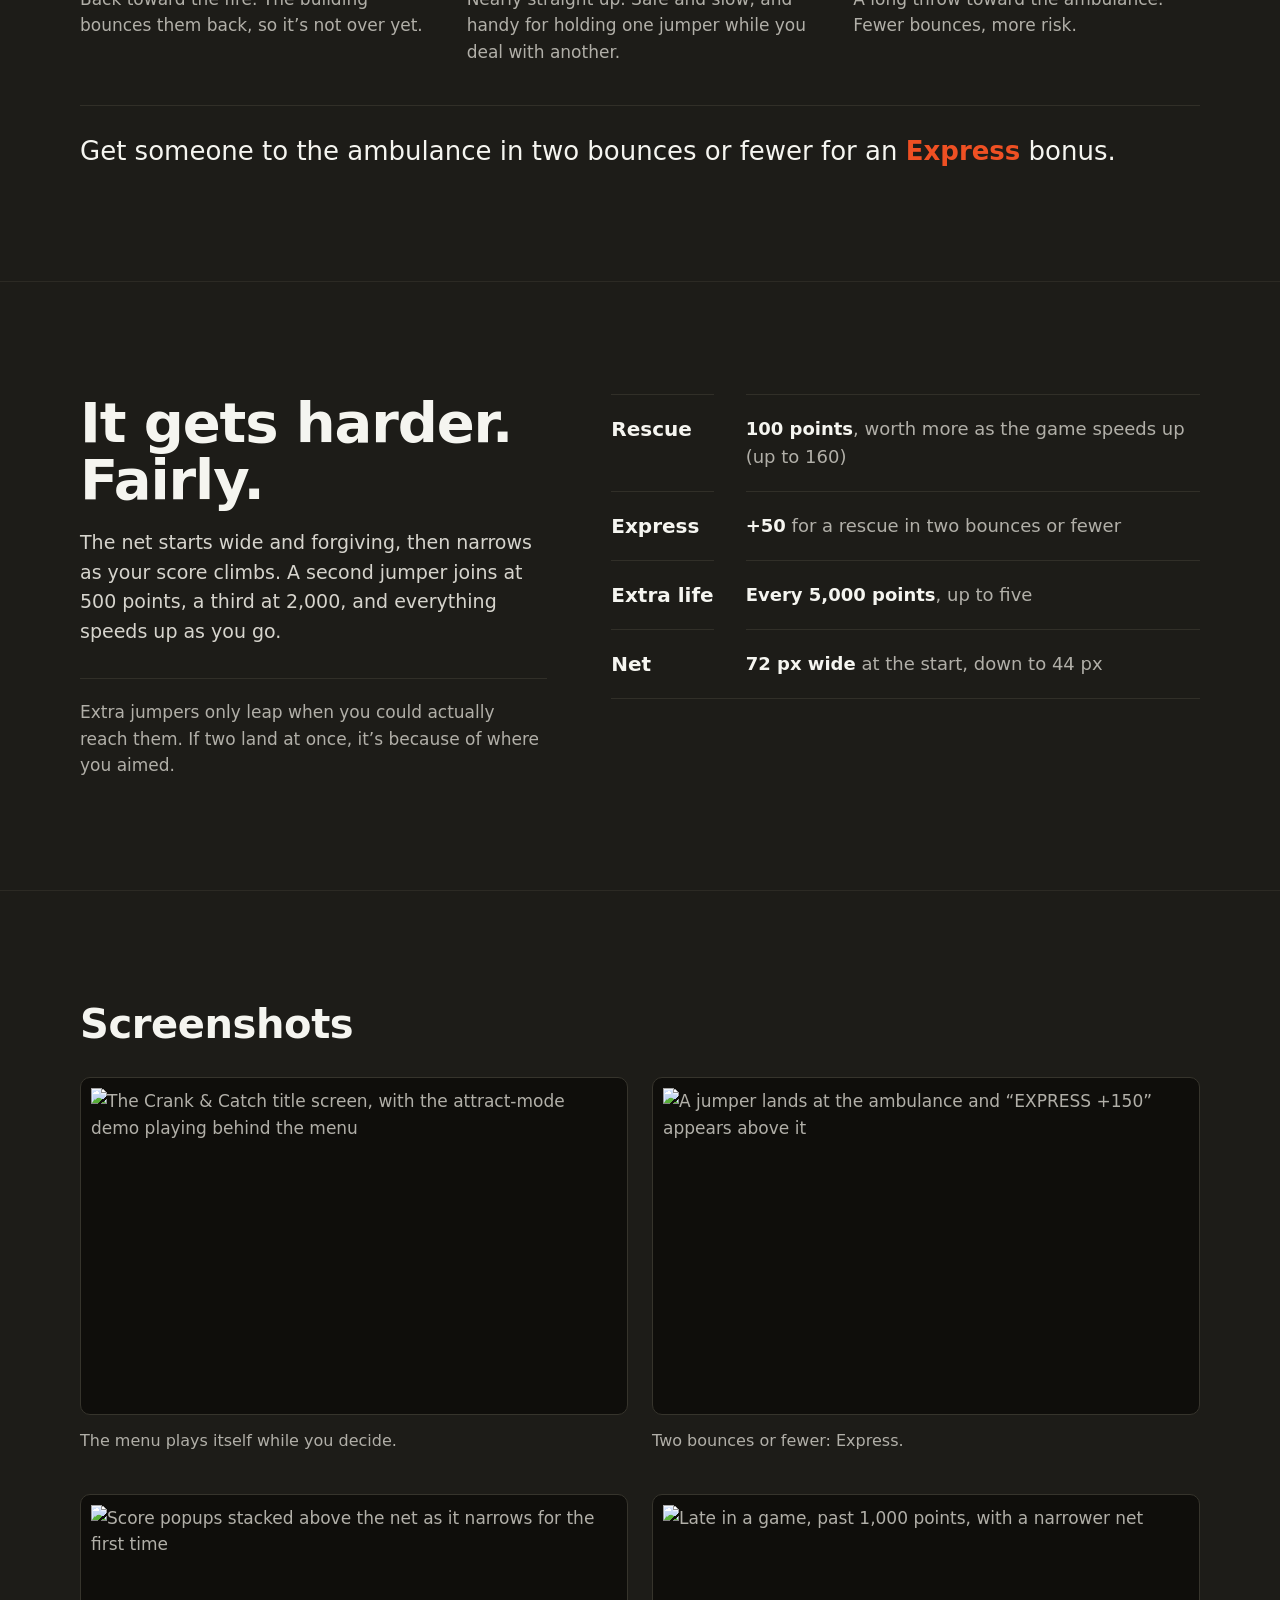
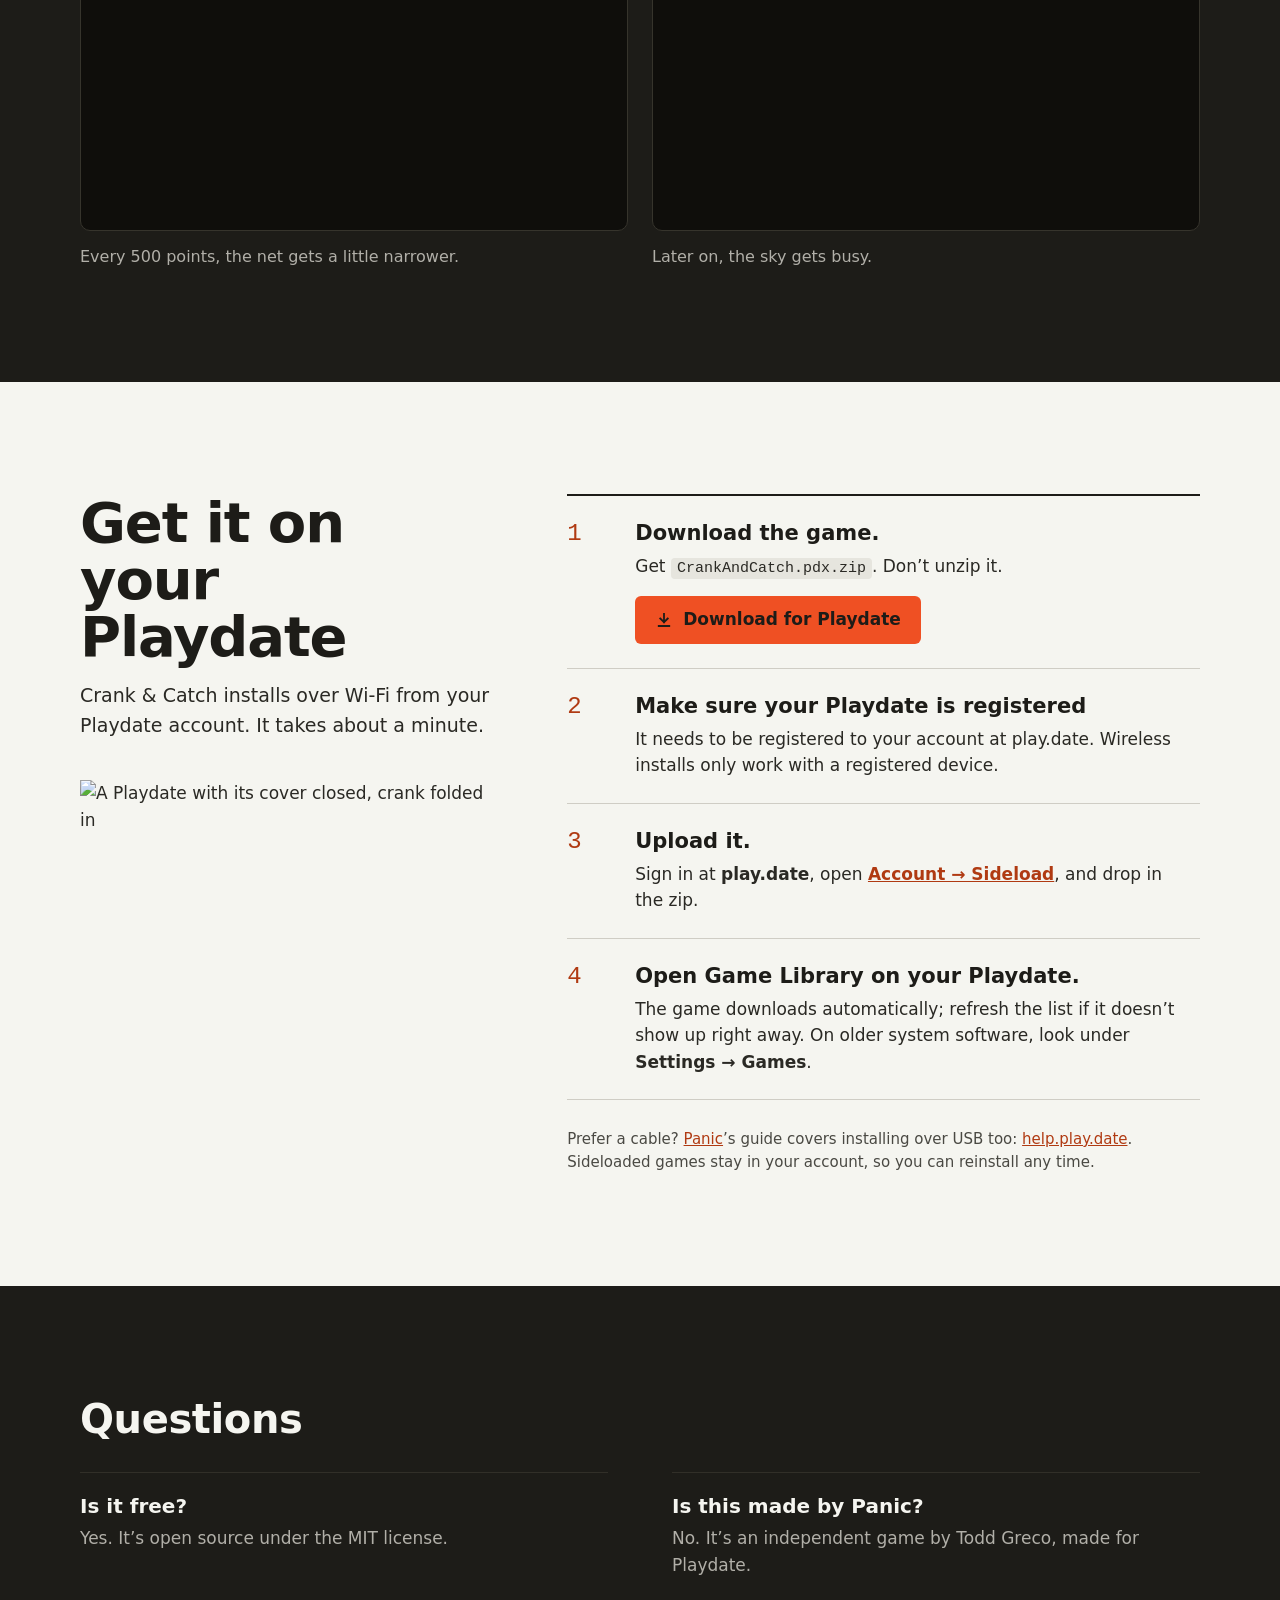
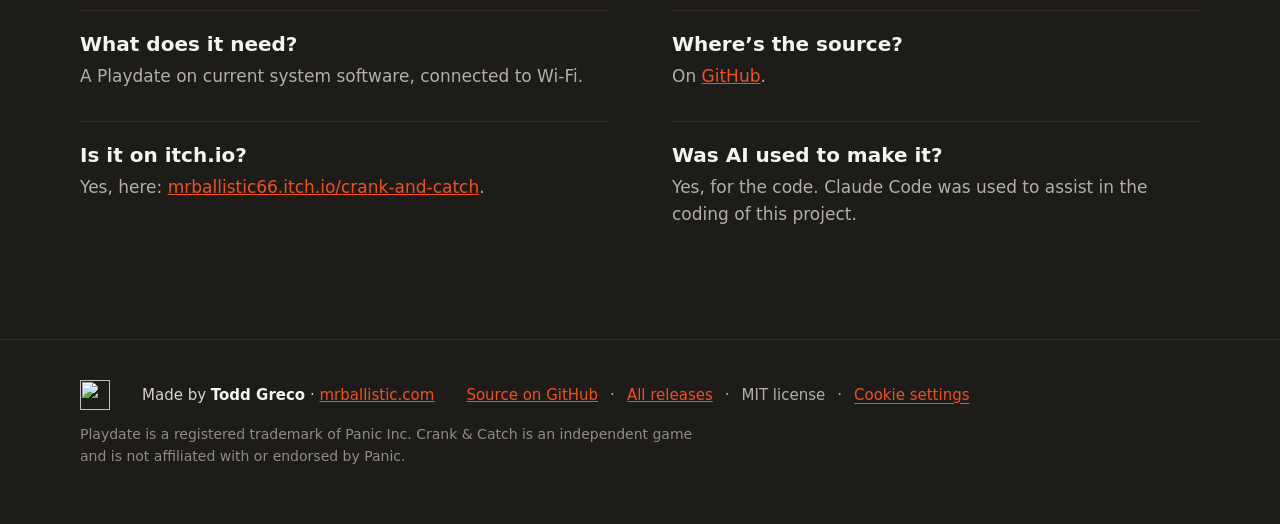
==== commit 4fd4165c: "Website: Google Analytics, loaded only after cookie consent assets/consent.js is the Junglizer/RAID " ====
--- a/www/index.html
+++ b/www/index.html
@@ -6,6 +6,9 @@
 <script>document.documentElement.classList.add('js')</script>
 <title>Crank &amp; Catch: a crank-powered rescue game for Playdate</title>
 <meta name="description" content="Turn the crank, catch the jumpers, and aim each bounce to get them to the ambulance. A free game for Playdate.">
+<link rel="stylesheet" href="assets/consent.css">
+<!-- Google Analytics loads only after the visitor accepts; see assets/consent.js -->
+<script src="assets/consent.js" defer></script>
 <link rel="canonical" href="https://mrballistic.com/crank-and-catch/">
 <meta name="theme-color" content="#1d1c18">
 
@@ -406,7 +409,7 @@
     <div class="footer-row">
       <img class="pix" src="assets/art/jumper-frame1-lcd@8x.png" alt="" aria-hidden="true">
       <p class="made">Made by <strong>Todd Greco</strong> · <a href="https://mrballistic.com">mrballistic.com</a></p>
-      <p class="footer-links"><a href="https://github.com/mrballistic/playdate-crank-and-catch">Source on GitHub</a><span aria-hidden="true">·</span><a href="https://github.com/mrballistic/playdate-crank-and-catch/releases">All releases</a><span aria-hidden="true">·</span><span>MIT license</span></p>
+      <p class="footer-links"><a href="https://github.com/mrballistic/playdate-crank-and-catch">Source on GitHub</a><span aria-hidden="true">·</span><a href="https://github.com/mrballistic/playdate-crank-and-catch/releases">All releases</a><span aria-hidden="true">·</span><span>MIT license</span><span aria-hidden="true">·</span><button type="button" class="consent-open" data-consent-open>Cookie settings</button></p>
     </div>
     <p class="tm">Playdate is a registered trademark of Panic Inc. Crank &amp; Catch is an independent game and is not affiliated with or endorsed by Panic.</p>
   </div>
--- a/www/assets/consent.css
+++ b/www/assets/consent.css
@@ -0,0 +1,44 @@
+/* Analytics consent banner (see consent.js), in the page's Playdate palette:
+   a screen-dark card pinned to the bottom corner on wide screens and
+   full-width on phones. Both choices carry equal weight. Colors come from the
+   custom properties in index.html. */
+.consent {
+  position: fixed; z-index: 100;
+  right: 24px; bottom: 24px; left: auto;
+  max-width: 400px;
+  padding: 20px 20px 18px;
+  background: var(--screen-dark); color: var(--paper);
+  border: 1px solid var(--rule-soft); border-radius: 6px;
+  box-shadow: 0 20px 40px -18px rgba(0, 0, 0, 0.7);
+  font: 15px/1.5 var(--body);
+  animation: consent-in 180ms ease-out;
+}
+.consent[hidden] { display: none; }
+.consent p { margin: 0; color: var(--body-strong); }
+.consent-actions { display: flex; gap: 10px; margin-top: 14px; }
+.consent button {
+  flex: 1 1 0; min-height: 44px; padding: 0 16px;
+  font: 600 16px/1 var(--display);
+  color: var(--paper); background: var(--page);
+  border: 1px solid var(--muted); border-radius: 6px;
+  cursor: pointer;
+}
+.consent button:hover { border-color: var(--fire-hover); color: var(--paper); }
+@keyframes consent-in {
+  from { opacity: 0; transform: translateY(8px); }
+  to { opacity: 1; transform: none; }
+}
+@media (prefers-reduced-motion: reduce) {
+  .consent { animation: none; }
+}
+@media (max-width: 599px) {
+  .consent { right: 12px; left: 12px; bottom: 12px; max-width: none; }
+}
+
+/* Footer control that reopens the banner, styled like the footer's links. */
+.consent-open {
+  display: inline; padding: 0;
+  font: inherit; color: var(--fire); background: none; border: 0; cursor: pointer;
+  text-decoration: underline; text-underline-offset: 3px;
+}
+.consent-open:hover { color: var(--fire-hover); }
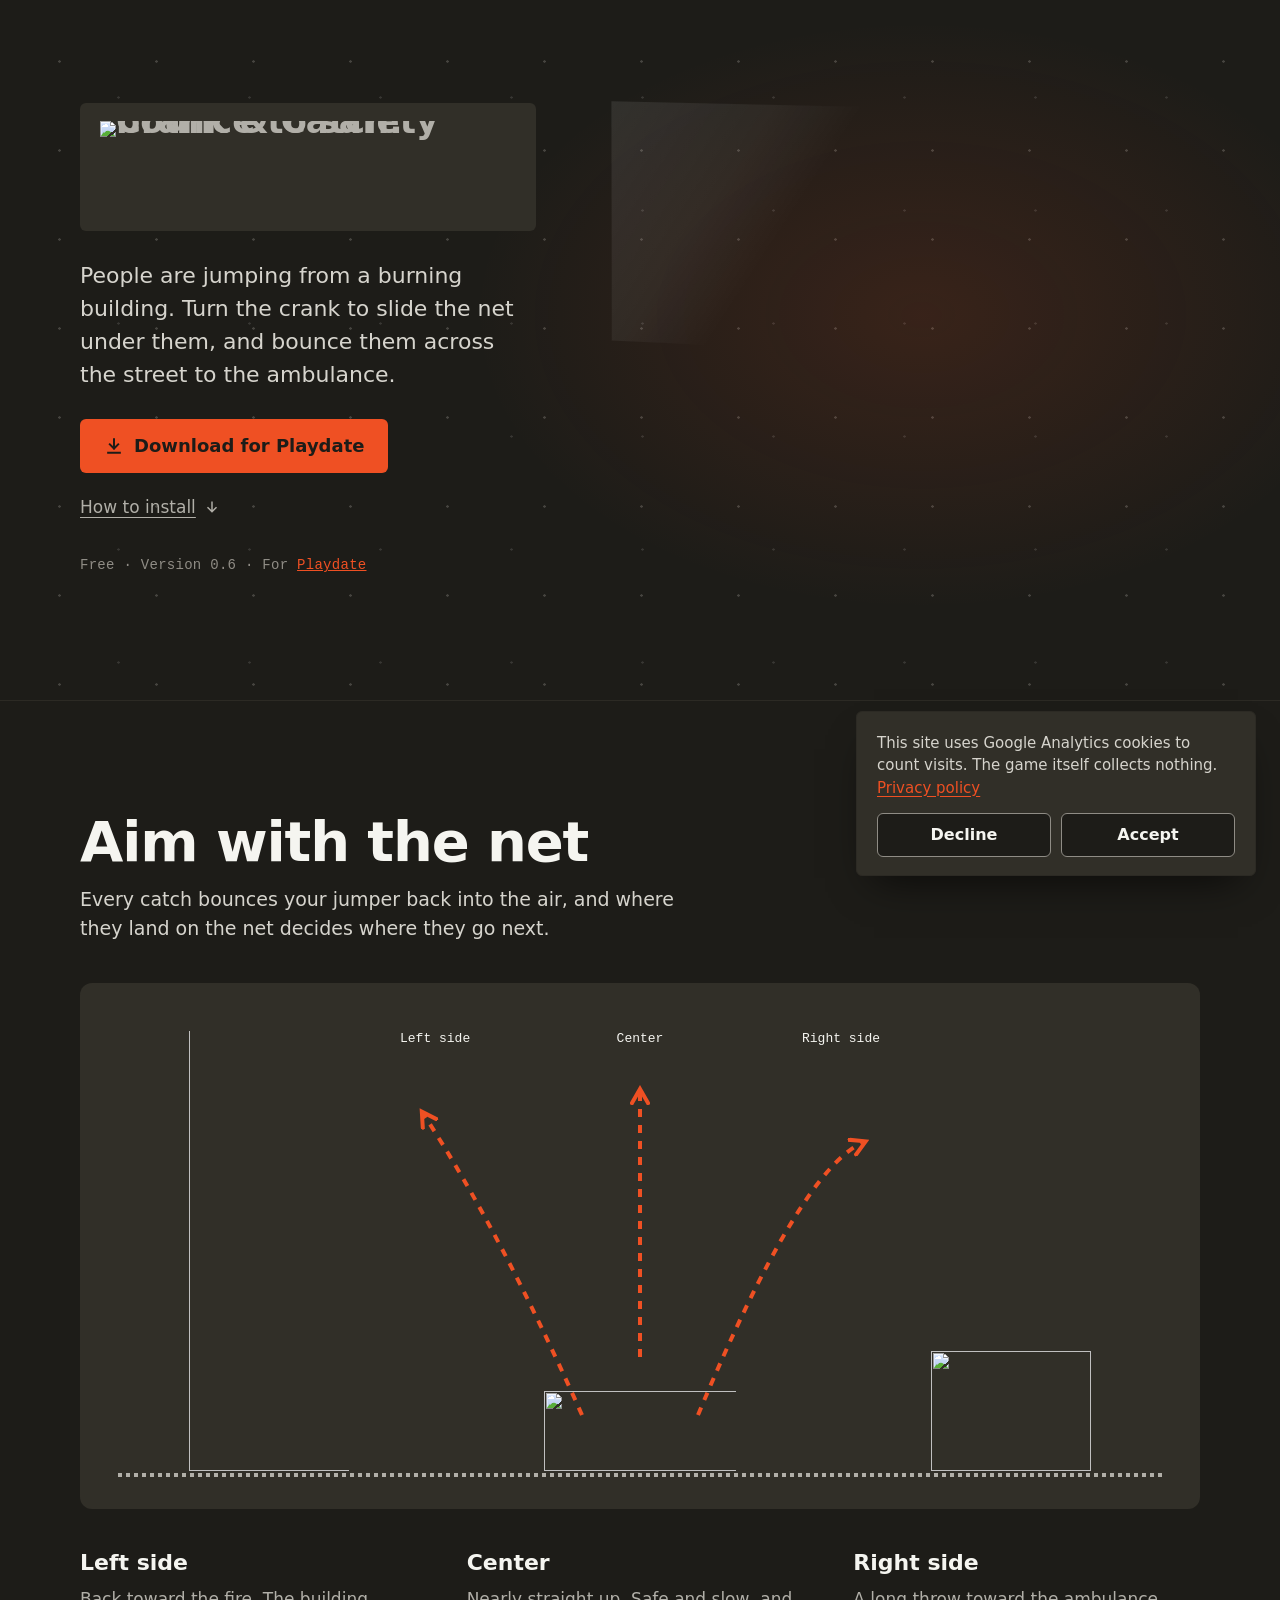
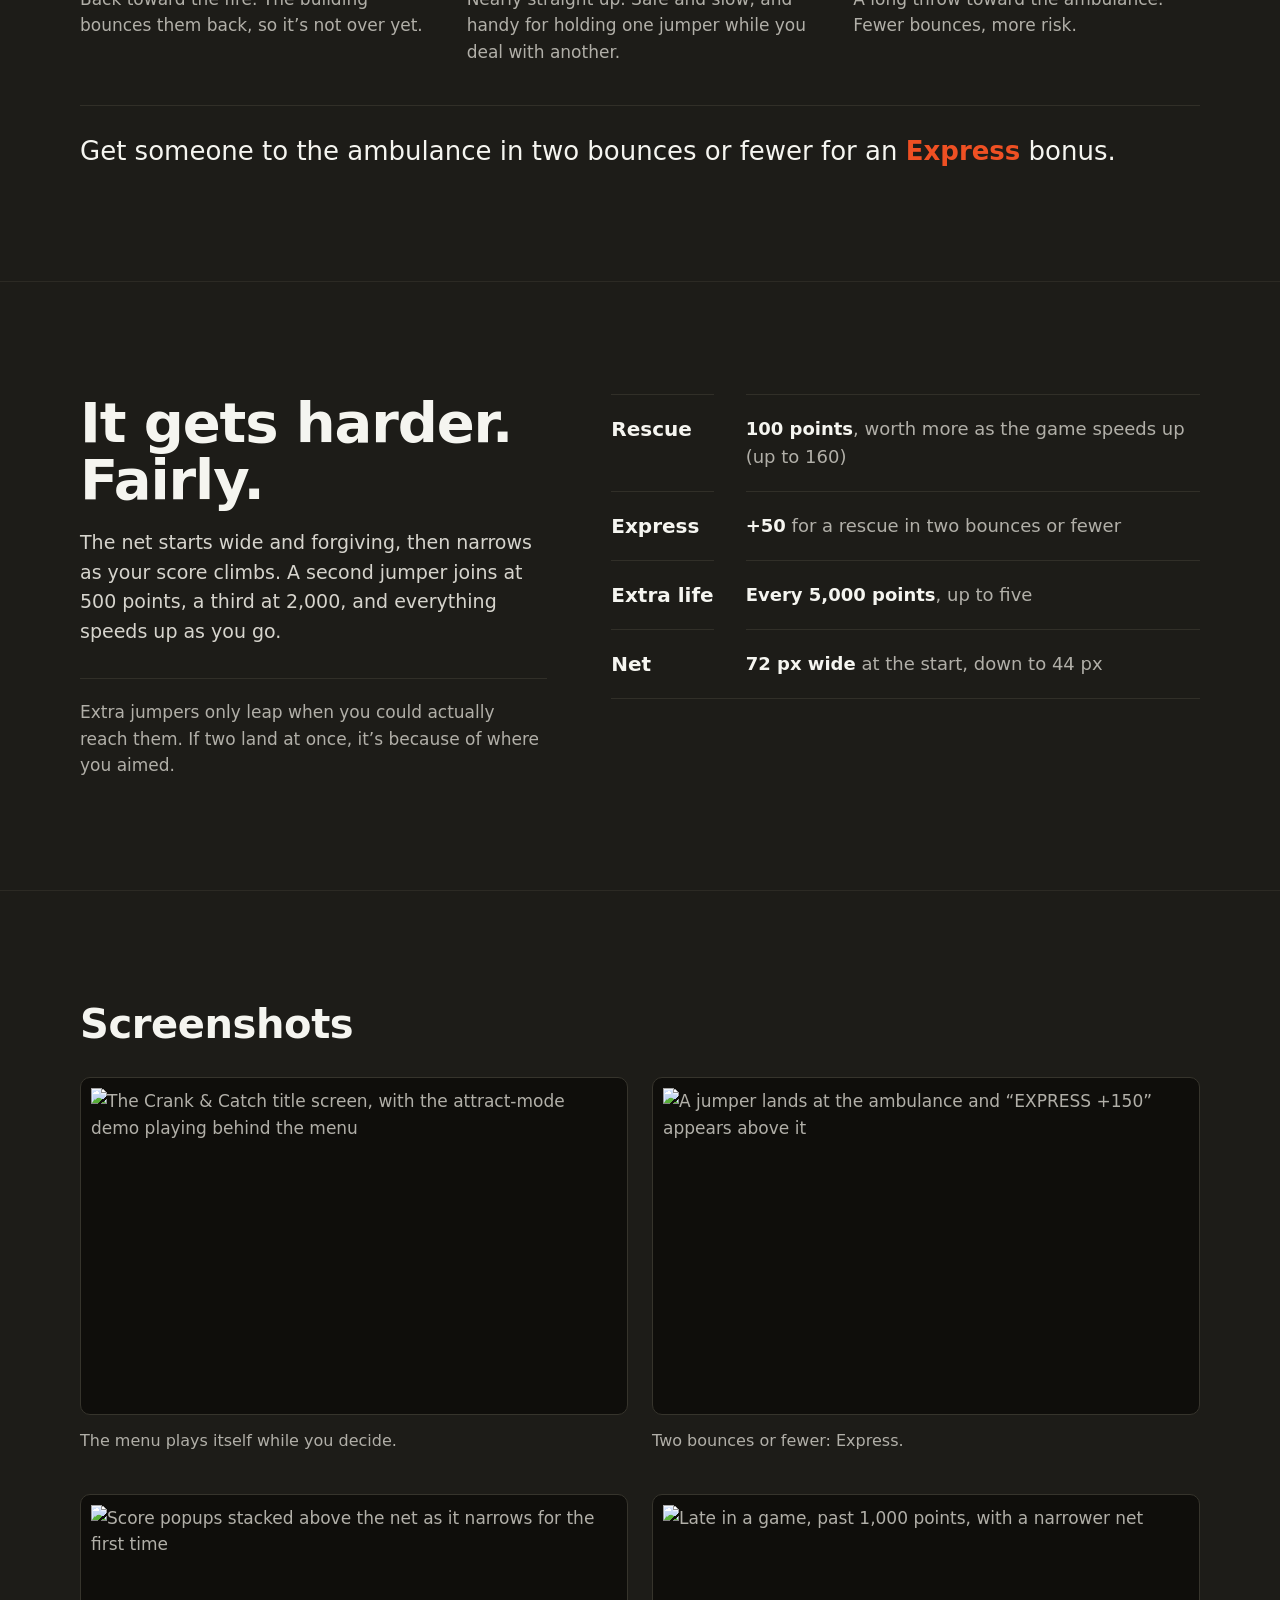
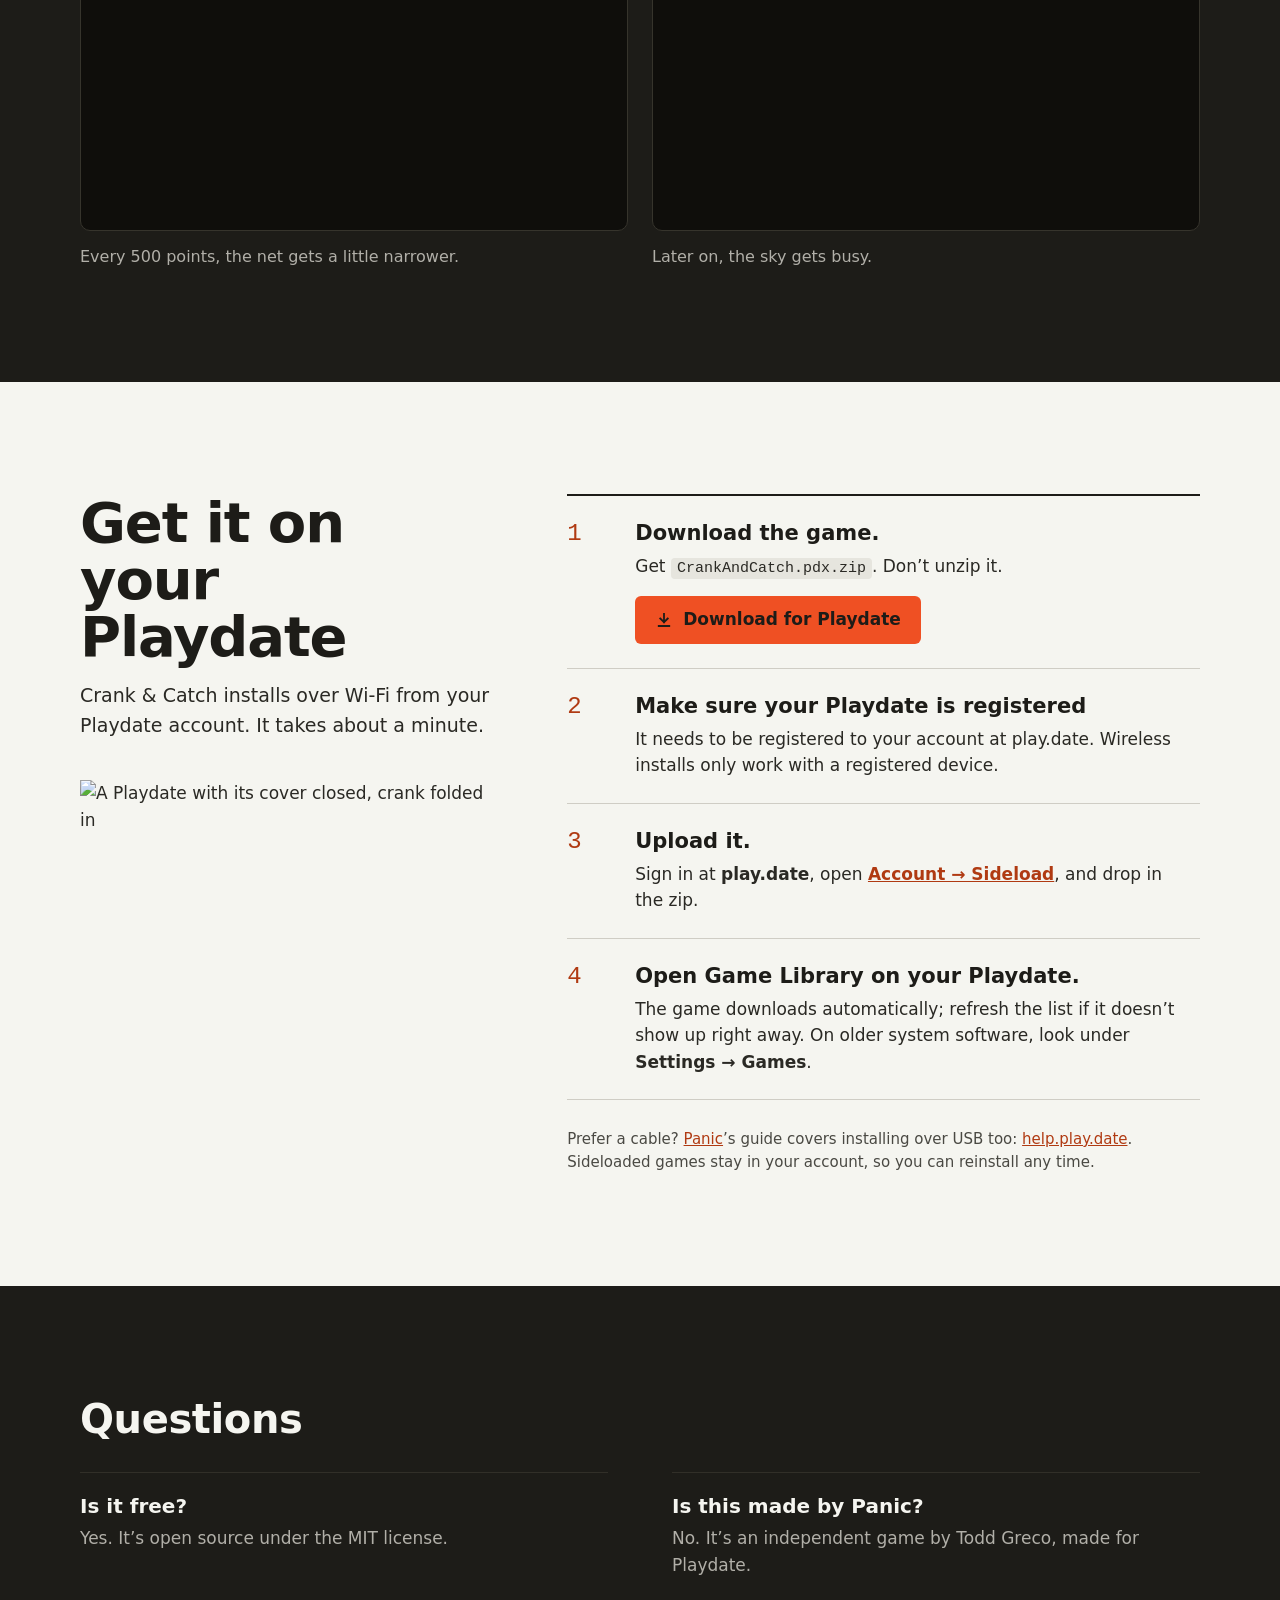
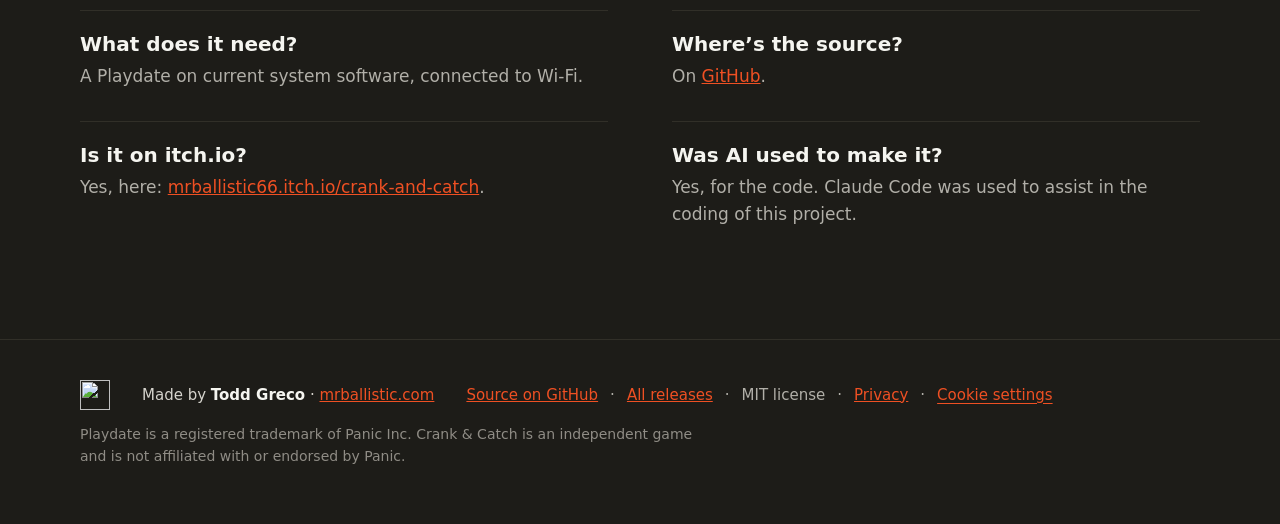
==== commit 22e2177c: "Website: privacy policy page, linked from the banner and footer www/privacy/ follows Junglizer's pol" ====
--- a/www/index.html
+++ b/www/index.html
@@ -409,7 +409,7 @@
     <div class="footer-row">
       <img class="pix" src="assets/art/jumper-frame1-lcd@8x.png" alt="" aria-hidden="true">
       <p class="made">Made by <strong>Todd Greco</strong> · <a href="https://mrballistic.com">mrballistic.com</a></p>
-      <p class="footer-links"><a href="https://github.com/mrballistic/playdate-crank-and-catch">Source on GitHub</a><span aria-hidden="true">·</span><a href="https://github.com/mrballistic/playdate-crank-and-catch/releases">All releases</a><span aria-hidden="true">·</span><span>MIT license</span><span aria-hidden="true">·</span><button type="button" class="consent-open" data-consent-open>Cookie settings</button></p>
+      <p class="footer-links"><a href="https://github.com/mrballistic/playdate-crank-and-catch">Source on GitHub</a><span aria-hidden="true">·</span><a href="https://github.com/mrballistic/playdate-crank-and-catch/releases">All releases</a><span aria-hidden="true">·</span><span>MIT license</span><span aria-hidden="true">·</span><a href="privacy/">Privacy</a><span aria-hidden="true">·</span><button type="button" class="consent-open" data-consent-open>Cookie settings</button></p>
     </div>
     <p class="tm">Playdate is a registered trademark of Panic Inc. Crank &amp; Catch is an independent game and is not affiliated with or endorsed by Panic.</p>
   </div>
--- a/www/assets/consent.css
+++ b/www/assets/consent.css
@@ -15,6 +15,8 @@
 }
 .consent[hidden] { display: none; }
 .consent p { margin: 0; color: var(--body-strong); }
+.consent a { color: var(--fire); white-space: nowrap; text-underline-offset: 3px; }
+.consent a:hover { color: var(--fire-hover); }
 .consent-actions { display: flex; gap: 10px; margin-top: 14px; }
 .consent button {
   flex: 1 1 0; min-height: 44px; padding: 0 16px;
